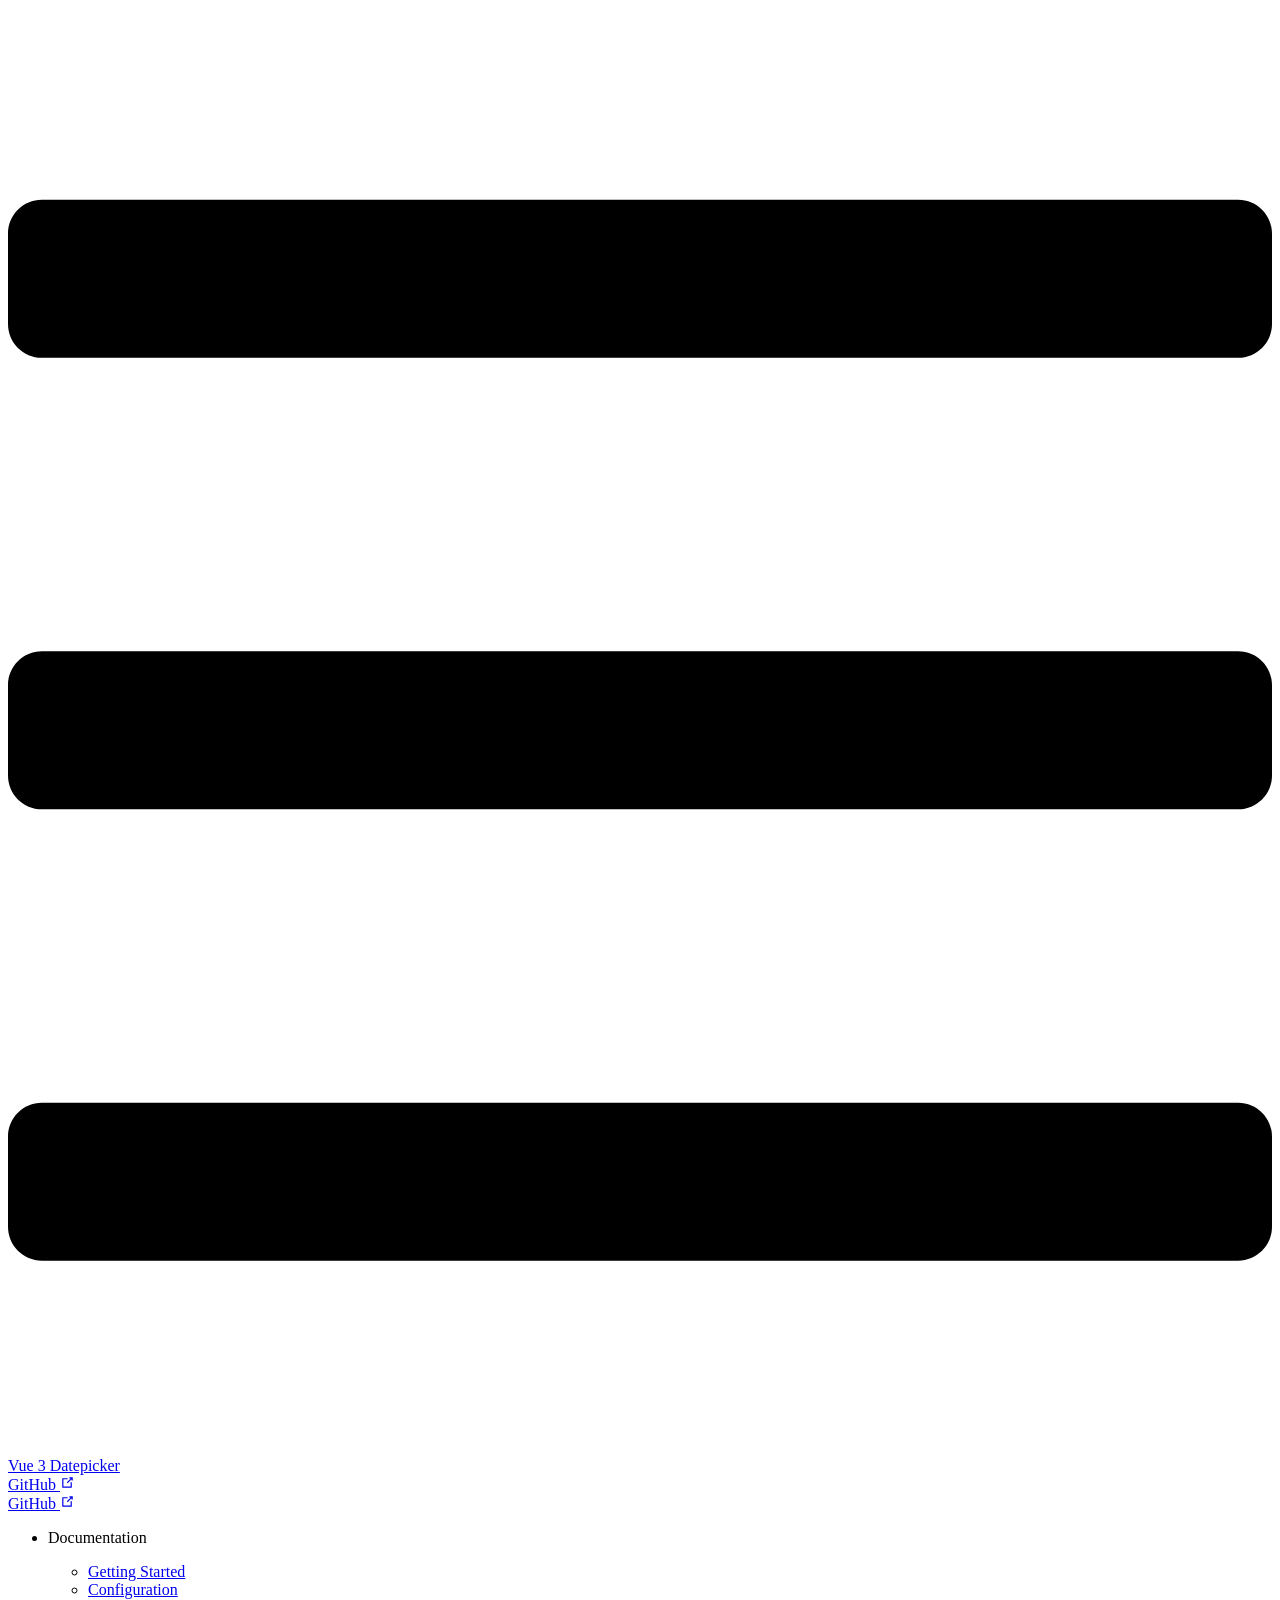
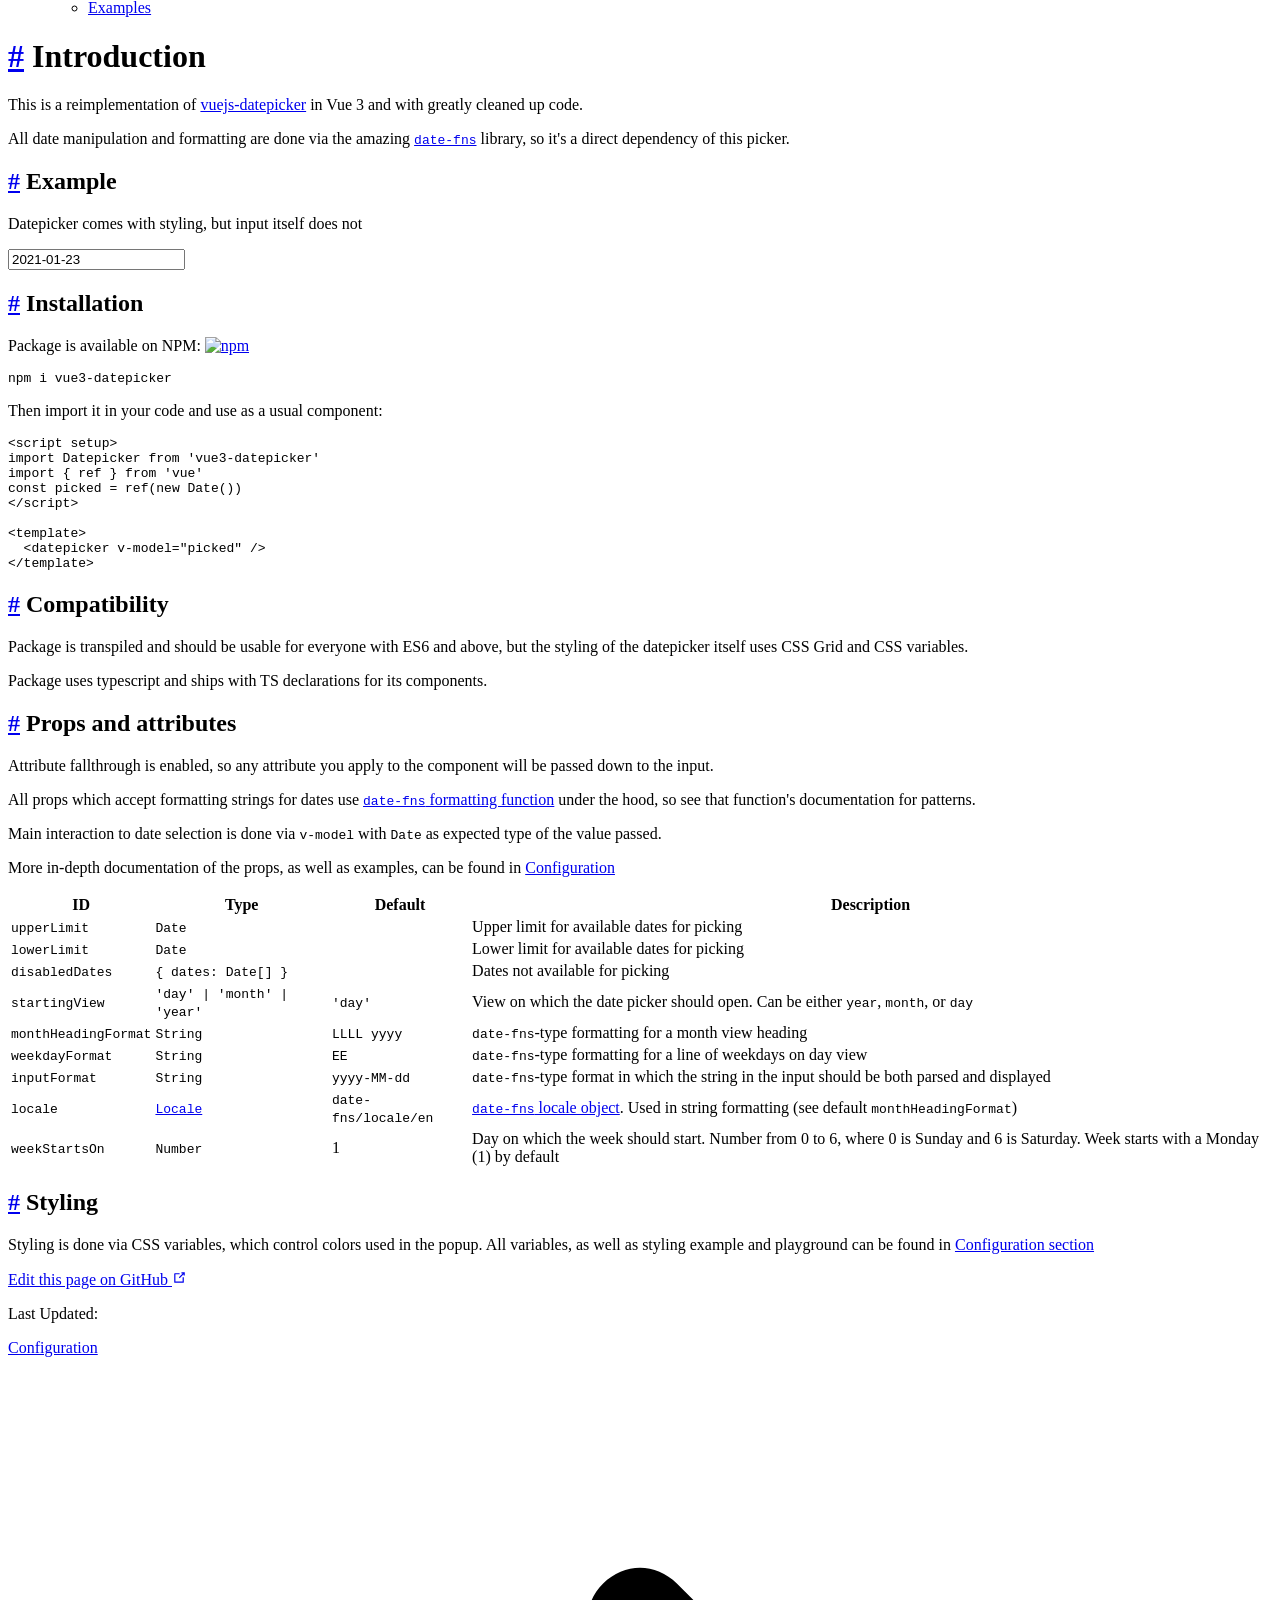
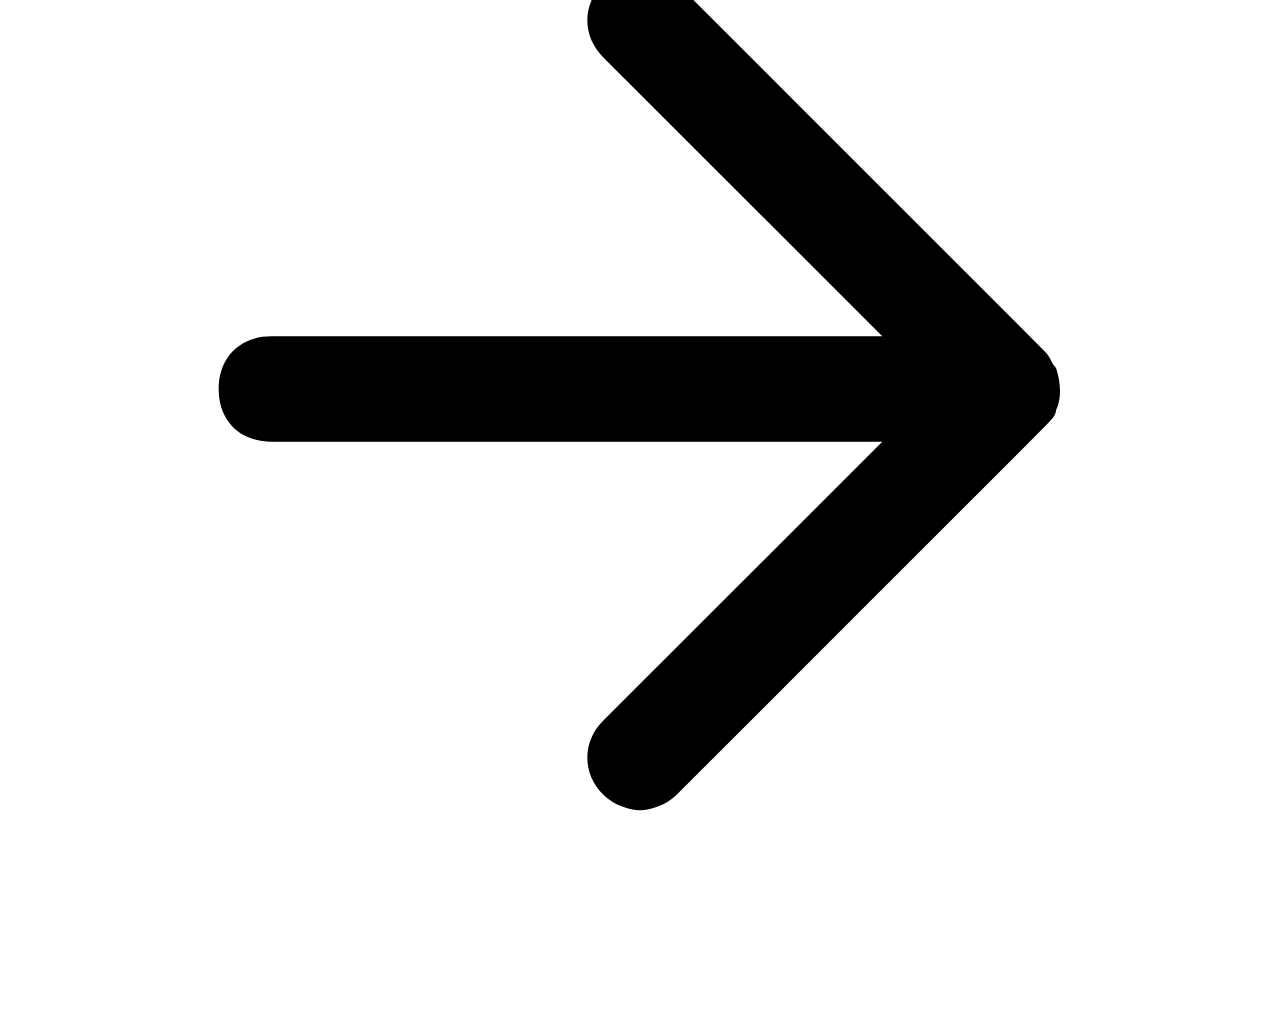
==== index.html @ 9c01e28c "Updated docs from d593a6585e9a029a3d6ae3921dd6ea7e52eb8b9a" ====
<!DOCTYPE html>
<html lang="en-US">
  <head>
    <meta charset="utf-8">
    <meta name="viewport" content="width=device-width,initial-scale=1">
    <title>
      Introduction | Vue 3 Datepicker
    </title>
    <meta name="description" content="Datepicker component suitable for Vue 3">
    <link rel="stylesheet" href="/vue3-datepicker/assets/style.fb895060.css">
    <link rel="modulepreload" href="/vue3-datepicker/assets/framework.cd64e59b.js">
    <link rel="modulepreload" href="/vue3-datepicker/assets/Datepicker.070c95ee.js">
    <link rel="modulepreload" href="/vue3-datepicker/assets/index.md.d286bc88.lean.js">
    <link rel="modulepreload" href="/vue3-datepicker/assets/app.a513bcc6.js">
    
    
  </head>
  <body>
    <div id="app"><!--[--><div class="theme"><header class="nav-bar" data-v-6e7c0b86><div class="sidebar-button" data-v-6e7c0b86><svg class="icon" xmlns="http://www.w3.org/2000/svg" aria-hidden="true" role="img" viewBox="0 0 448 512"><path fill="currentColor" d="M436 124H12c-6.627 0-12-5.373-12-12V80c0-6.627 5.373-12 12-12h424c6.627 0 12 5.373 12 12v32c0 6.627-5.373 12-12 12zm0 160H12c-6.627 0-12-5.373-12-12v-32c0-6.627 5.373-12 12-12h424c6.627 0 12 5.373 12 12v32c0 6.627-5.373 12-12 12zm0 160H12c-6.627 0-12-5.373-12-12v-32c0-6.627 5.373-12 12-12h424c6.627 0 12 5.373 12 12v32c0 6.627-5.373 12-12 12z" class></path></svg></div><a class="nav-bar-title" href="/vue3-datepicker/" aria-label="Vue 3 Datepicker, back to home" data-v-6e7c0b86 data-v-00c3af85><!----> Vue 3 Datepicker</a><div class="flex-grow" data-v-6e7c0b86></div><div class="nav" data-v-6e7c0b86><nav class="nav-links" data-v-6e7c0b86 data-v-f465d38e><!----><!----><div class="item" data-v-f465d38e><div class="nav-link" data-v-f465d38e data-v-98431d6e><a class="item isExternal" href="https://github.com/icehaunter/vue3-datepicker" target="_blank" rel="noopener noreferrer" data-v-98431d6e>GitHub <svg class="icon outbound" xmlns="http://www.w3.org/2000/svg" aria-hidden="true" x="0px" y="0px" viewbox="0 0 100 100" width="15" height="15" data-v-98431d6e><path fill="currentColor" d="M18.8,85.1h56l0,0c2.2,0,4-1.8,4-4v-32h-8v28h-48v-48h28v-8h-32l0,0c-2.2,0-4,1.8-4,4v56C14.8,83.3,16.6,85.1,18.8,85.1z"></path><polygon fill="currentColor" points="45.7,48.7 51.3,54.3 77.2,28.5 77.2,37.2 85.2,37.2 85.2,14.9 62.8,14.9 62.8,22.9 71.5,22.9"></polygon></svg></a></div></div></nav></div><!--[--><!--]--></header><aside class="sidebar" data-v-58e261f2><nav class="nav-links nav" data-v-58e261f2 data-v-f465d38e><!----><!----><div class="item" data-v-f465d38e><div class="nav-link" data-v-f465d38e data-v-98431d6e><a class="item isExternal" href="https://github.com/icehaunter/vue3-datepicker" target="_blank" rel="noopener noreferrer" data-v-98431d6e>GitHub <svg class="icon outbound" xmlns="http://www.w3.org/2000/svg" aria-hidden="true" x="0px" y="0px" viewbox="0 0 100 100" width="15" height="15" data-v-98431d6e><path fill="currentColor" d="M18.8,85.1h56l0,0c2.2,0,4-1.8,4-4v-32h-8v28h-48v-48h28v-8h-32l0,0c-2.2,0-4,1.8-4,4v56C14.8,83.3,16.6,85.1,18.8,85.1z"></path><polygon fill="currentColor" points="45.7,48.7 51.3,54.3 77.2,28.5 77.2,37.2 85.2,37.2 85.2,14.9 62.8,14.9 62.8,22.9 71.5,22.9"></polygon></svg></a></div></div></nav><!--[--><!--]--><ul class="sidebar-links" data-v-58e261f2><!--[--><li class="sidebar-link" data-v-58e261f2 data-v-58e261f2><p class="sidebar-link-item" data-v-58e261f2>Documentation</p><ul class="sidebar-links" data-v-58e261f2><li class="sidebar-link" data-v-58e261f2 data-v-58e261f2><a class="sidebar-link-item" href="/vue3-datepicker/" data-v-58e261f2>Getting Started</a><!----></li><li class="sidebar-link" data-v-58e261f2 data-v-58e261f2><a class="sidebar-link-item" href="/vue3-datepicker/config" data-v-58e261f2>Configuration</a><!----></li><li class="sidebar-link" data-v-58e261f2 data-v-58e261f2><a class="sidebar-link-item" href="/vue3-datepicker/examples" data-v-58e261f2>Examples</a><!----></li></ul></li><!--]--></ul><!--[--><!--]--></aside><!-- TODO: make this button accessible --><div class="sidebar-mask"></div><main class="page" data-v-b109f666><div class="container" data-v-b109f666><!--[--><!--]--><div class="content" data-v-b109f666><div data-v-b109f666><h1 id="introduction"><a class="header-anchor" href="#introduction" aria-hidden="true">#</a> Introduction</h1><p>This is a reimplementation of <a href="https://github.com/icehaunter/vuejs-datepicker" target="_blank" rel="noopener noreferrer">vuejs-datepicker</a> in Vue 3 and with greatly cleaned up code.</p><p>All date manipulation and formatting are done via the amazing <a href="https://date-fns.org/" target="_blank" rel="noopener noreferrer"><code>date-fns</code></a> library, so it&#39;s a direct dependency of this picker.</p><h2 id="example"><a class="header-anchor" href="#example" aria-hidden="true">#</a> Example</h2><p>Datepicker comes with styling, but input itself does not</p><div class="v3dp__datepicker" data-v-b109f666><input type="text" readonly="readonly" value="2021-01-23" placeholder="" tabindex="0"><div class="v3dp__popout" style="--popout-column-definition:repeat(3, 1fr);display:none;" data-v-b109f666 data-v-096c12a5><div class="v3dp__heading" data-v-096c12a5><button class="v3dp__heading__button" data-v-096c12a5><!--[--><svg class="v3dp__heading__icon" xmlns="http://www.w3.org/2000/svg" viewBox="0 0 6 8" data-v-096c12a5><g fill="none" fill-rule="evenodd" data-v-096c12a5><path stroke="none" d="M-9 16V-8h24v24z" data-v-096c12a5></path><path stroke-linecap="round" stroke-linejoin="round" d="M5 0L1 4l4 4" data-v-096c12a5></path></g></svg><!--]--></button><span class="v3dp__heading__center" data-v-096c12a5><!--[-->2020 - 2029<!--]--></span><button class="v3dp__heading__button" data-v-096c12a5><!--[--><svg class="v3dp__heading__icon" xmlns="http://www.w3.org/2000/svg" viewBox="0 0 6 8" data-v-096c12a5><g fill="none" fill-rule="evenodd" data-v-096c12a5><path stroke="none" d="M15-8v24H-9V-8z" data-v-096c12a5></path><path stroke-linecap="round" stroke-linejoin="round" d="M1 8l4-4-4-4" data-v-096c12a5></path></g></svg><!--]--></button></div><div class="v3dp__body" data-v-096c12a5><!----><div class="v3dp__elements" data-v-096c12a5><!--[--><!--[--><button class="" data-v-096c12a5><span data-v-096c12a5>2020</span></button><button class="selected" data-v-096c12a5><span data-v-096c12a5>2021</span></button><button class="" data-v-096c12a5><span data-v-096c12a5>2022</span></button><button class="" data-v-096c12a5><span data-v-096c12a5>2023</span></button><button class="" data-v-096c12a5><span data-v-096c12a5>2024</span></button><button class="" data-v-096c12a5><span data-v-096c12a5>2025</span></button><button class="" data-v-096c12a5><span data-v-096c12a5>2026</span></button><button class="" data-v-096c12a5><span data-v-096c12a5>2027</span></button><button class="" data-v-096c12a5><span data-v-096c12a5>2028</span></button><button class="" data-v-096c12a5><span data-v-096c12a5>2029</span></button><!--]--><!--]--></div></div></div><div class="v3dp__popout" style="--popout-column-definition:repeat(3, 1fr);display:none;" headingformat="LLLL yyyy" data-v-b109f666 data-v-096c12a5><div class="v3dp__heading" data-v-096c12a5><button class="v3dp__heading__button" data-v-096c12a5><!--[--><svg class="v3dp__heading__icon" xmlns="http://www.w3.org/2000/svg" viewBox="0 0 6 8" data-v-096c12a5><g fill="none" fill-rule="evenodd" data-v-096c12a5><path stroke="none" d="M-9 16V-8h24v24z" data-v-096c12a5></path><path stroke-linecap="round" stroke-linejoin="round" d="M5 0L1 4l4 4" data-v-096c12a5></path></g></svg><!--]--></button><button class="v3dp__heading__center" data-v-096c12a5><!--[-->2021<!--]--></button><button class="v3dp__heading__button" data-v-096c12a5><!--[--><svg class="v3dp__heading__icon" xmlns="http://www.w3.org/2000/svg" viewBox="0 0 6 8" data-v-096c12a5><g fill="none" fill-rule="evenodd" data-v-096c12a5><path stroke="none" d="M15-8v24H-9V-8z" data-v-096c12a5></path><path stroke-linecap="round" stroke-linejoin="round" d="M1 8l4-4-4-4" data-v-096c12a5></path></g></svg><!--]--></button></div><div class="v3dp__body" data-v-096c12a5><!----><div class="v3dp__elements" data-v-096c12a5><!--[--><!--[--><button class="selected" data-v-096c12a5><span data-v-096c12a5>Jan</span></button><button class="" data-v-096c12a5><span data-v-096c12a5>Feb</span></button><button class="" data-v-096c12a5><span data-v-096c12a5>Mar</span></button><button class="" data-v-096c12a5><span data-v-096c12a5>Apr</span></button><button class="" data-v-096c12a5><span data-v-096c12a5>May</span></button><button class="" data-v-096c12a5><span data-v-096c12a5>Jun</span></button><button class="" data-v-096c12a5><span data-v-096c12a5>Jul</span></button><button class="" data-v-096c12a5><span data-v-096c12a5>Aug</span></button><button class="" data-v-096c12a5><span data-v-096c12a5>Sep</span></button><button class="" data-v-096c12a5><span data-v-096c12a5>Oct</span></button><button class="" data-v-096c12a5><span data-v-096c12a5>Nov</span></button><button class="" data-v-096c12a5><span data-v-096c12a5>Dec</span></button><!--]--><!--]--></div></div></div><div class="v3dp__popout" style="--popout-column-definition:repeat(7, 1fr);display:none;" data-v-b109f666 data-v-096c12a5><div class="v3dp__heading" data-v-096c12a5><button class="v3dp__heading__button" data-v-096c12a5><!--[--><svg class="v3dp__heading__icon" xmlns="http://www.w3.org/2000/svg" viewBox="0 0 6 8" data-v-096c12a5><g fill="none" fill-rule="evenodd" data-v-096c12a5><path stroke="none" d="M-9 16V-8h24v24z" data-v-096c12a5></path><path stroke-linecap="round" stroke-linejoin="round" d="M5 0L1 4l4 4" data-v-096c12a5></path></g></svg><!--]--></button><button class="v3dp__heading__center" data-v-096c12a5><!--[-->January 2021<!--]--></button><button class="v3dp__heading__button" data-v-096c12a5><!--[--><svg class="v3dp__heading__icon" xmlns="http://www.w3.org/2000/svg" viewBox="0 0 6 8" data-v-096c12a5><g fill="none" fill-rule="evenodd" data-v-096c12a5><path stroke="none" d="M15-8v24H-9V-8z" data-v-096c12a5></path><path stroke-linecap="round" stroke-linejoin="round" d="M1 8l4-4-4-4" data-v-096c12a5></path></g></svg><!--]--></button></div><div class="v3dp__body" data-v-096c12a5><!--[--><div class="v3dp__subheading" data-v-096c12a5><!--[--><!--[--><span data-v-096c12a5-s>Mon</span><span data-v-096c12a5-s>Tue</span><span data-v-096c12a5-s>Wed</span><span data-v-096c12a5-s>Thu</span><span data-v-096c12a5-s>Fri</span><span data-v-096c12a5-s>Sat</span><span data-v-096c12a5-s>Sun</span><!--]--><!--]--></div><hr class="v3dp__divider" data-v-096c12a5><!--]--><div class="v3dp__elements" data-v-096c12a5><!--[--><!--[--><button disabled class="" data-v-096c12a5><span data-v-096c12a5>28</span></button><button disabled class="" data-v-096c12a5><span data-v-096c12a5>29</span></button><button disabled class="" data-v-096c12a5><span data-v-096c12a5>30</span></button><button disabled class="" data-v-096c12a5><span data-v-096c12a5>31</span></button><button class="" data-v-096c12a5><span data-v-096c12a5>01</span></button><button class="" data-v-096c12a5><span data-v-096c12a5>02</span></button><button class="" data-v-096c12a5><span data-v-096c12a5>03</span></button><button class="" data-v-096c12a5><span data-v-096c12a5>04</span></button><button class="" data-v-096c12a5><span data-v-096c12a5>05</span></button><button class="" data-v-096c12a5><span data-v-096c12a5>06</span></button><button class="" data-v-096c12a5><span data-v-096c12a5>07</span></button><button class="" data-v-096c12a5><span data-v-096c12a5>08</span></button><button class="" data-v-096c12a5><span data-v-096c12a5>09</span></button><button class="" data-v-096c12a5><span data-v-096c12a5>10</span></button><button class="" data-v-096c12a5><span data-v-096c12a5>11</span></button><button class="" data-v-096c12a5><span data-v-096c12a5>12</span></button><button class="" data-v-096c12a5><span data-v-096c12a5>13</span></button><button class="" data-v-096c12a5><span data-v-096c12a5>14</span></button><button class="" data-v-096c12a5><span data-v-096c12a5>15</span></button><button class="" data-v-096c12a5><span data-v-096c12a5>16</span></button><button class="" data-v-096c12a5><span data-v-096c12a5>17</span></button><button class="" data-v-096c12a5><span data-v-096c12a5>18</span></button><button class="" data-v-096c12a5><span data-v-096c12a5>19</span></button><button class="" data-v-096c12a5><span data-v-096c12a5>20</span></button><button class="" data-v-096c12a5><span data-v-096c12a5>21</span></button><button class="" data-v-096c12a5><span data-v-096c12a5>22</span></button><button class="selected" data-v-096c12a5><span data-v-096c12a5>23</span></button><button class="" data-v-096c12a5><span data-v-096c12a5>24</span></button><button class="" data-v-096c12a5><span data-v-096c12a5>25</span></button><button class="" data-v-096c12a5><span data-v-096c12a5>26</span></button><button class="" data-v-096c12a5><span data-v-096c12a5>27</span></button><button class="" data-v-096c12a5><span data-v-096c12a5>28</span></button><button class="" data-v-096c12a5><span data-v-096c12a5>29</span></button><button class="" data-v-096c12a5><span data-v-096c12a5>30</span></button><button class="" data-v-096c12a5><span data-v-096c12a5>31</span></button><!--]--><!--]--></div></div></div></div><h2 id="installation"><a class="header-anchor" href="#installation" aria-hidden="true">#</a> Installation</h2><p>Package is available on NPM: <a href="https://www.npmjs.com/package/vue3-datepicker" target="_blank" rel="noopener noreferrer"><img src="https://img.shields.io/npm/v/vue3-datepicker" alt="npm"></a></p><div class="language-sh"><pre><code>npm i vue3-datepicker
</code></pre></div><p>Then import it in your code and use as a usual component:</p><div class="language-vue"><pre><code><span class="token tag"><span class="token tag"><span class="token punctuation">&lt;</span>script</span> <span class="token attr-name">setup</span><span class="token punctuation">&gt;</span></span><span class="token script"><span class="token language-javascript">
<span class="token keyword">import</span> Datepicker <span class="token keyword">from</span> <span class="token string">&#39;vue3-datepicker&#39;</span>
<span class="token keyword">import</span> <span class="token punctuation">{</span> ref <span class="token punctuation">}</span> <span class="token keyword">from</span> <span class="token string">&#39;vue&#39;</span>
<span class="token keyword">const</span> picked <span class="token operator">=</span> <span class="token function">ref</span><span class="token punctuation">(</span><span class="token keyword">new</span> <span class="token class-name">Date</span><span class="token punctuation">(</span><span class="token punctuation">)</span><span class="token punctuation">)</span>
</span></span><span class="token tag"><span class="token tag"><span class="token punctuation">&lt;/</span>script</span><span class="token punctuation">&gt;</span></span>

<span class="token tag"><span class="token tag"><span class="token punctuation">&lt;</span>template</span><span class="token punctuation">&gt;</span></span>
  <span class="token tag"><span class="token tag"><span class="token punctuation">&lt;</span>datepicker</span> <span class="token attr-name">v-model</span><span class="token attr-value"><span class="token punctuation attr-equals">=</span><span class="token punctuation">&quot;</span>picked<span class="token punctuation">&quot;</span></span> <span class="token punctuation">/&gt;</span></span>
<span class="token tag"><span class="token tag"><span class="token punctuation">&lt;/</span>template</span><span class="token punctuation">&gt;</span></span>
</code></pre></div><h2 id="compatibility"><a class="header-anchor" href="#compatibility" aria-hidden="true">#</a> Compatibility</h2><p>Package is transpiled and should be usable for everyone with ES6 and above, but the styling of the datepicker itself uses CSS Grid and CSS variables.</p><p>Package uses typescript and ships with TS declarations for its components.</p><h2 id="props-and-attributes"><a class="header-anchor" href="#props-and-attributes" aria-hidden="true">#</a> Props and attributes</h2><p>Attribute fallthrough is enabled, so any attribute you apply to the component will be passed down to the input.</p><p>All props which accept formatting strings for dates use <a href="https://date-fns.org/docs/format" target="_blank" rel="noopener noreferrer"><code>date-fns</code> formatting function</a> under the hood, so see that function&#39;s documentation for patterns.</p><p>Main interaction to date selection is done via <code>v-model</code> with <code>Date</code> as expected type of the value passed.</p><p>More in-depth documentation of the props, as well as examples, can be found in <a href="/config.html">Configuration</a></p><table><thead><tr><th>ID</th><th>Type</th><th>Default</th><th>Description</th></tr></thead><tbody><tr><td><code>upperLimit</code></td><td><code>Date</code></td><td></td><td>Upper limit for available dates for picking</td></tr><tr><td><code>lowerLimit</code></td><td><code>Date</code></td><td></td><td>Lower limit for available dates for picking</td></tr><tr><td><code>disabledDates</code></td><td><code>{ dates: Date[] }</code></td><td></td><td>Dates not available for picking</td></tr><tr><td><code>startingView</code></td><td><code>&#39;day&#39; | &#39;month&#39; | &#39;year&#39;</code></td><td><code>&#39;day&#39;</code></td><td>View on which the date picker should open. Can be either <code>year</code>, <code>month</code>, or <code>day</code></td></tr><tr><td><code>monthHeadingFormat</code></td><td><code>String</code></td><td><code>LLLL yyyy</code></td><td><code>date-fns</code>-type formatting for a month view heading</td></tr><tr><td><code>weekdayFormat</code></td><td><code>String</code></td><td><code>EE</code></td><td><code>date-fns</code>-type formatting for a line of weekdays on day view</td></tr><tr><td><code>inputFormat</code></td><td><code>String</code></td><td><code>yyyy-MM-dd</code></td><td><code>date-fns</code>-type format in which the string in the input should be both parsed and displayed</td></tr><tr><td><code>locale</code></td><td><a href="https://date-fns.org/v2.16.1/docs/I18n#usage" target="_blank" rel="noopener noreferrer"><code>Locale</code></a></td><td><code>date-fns/locale/en</code></td><td><a href="https://date-fns.org/v2.16.1/docs/I18n#usage" target="_blank" rel="noopener noreferrer"><code>date-fns</code> locale object</a>. Used in string formatting (see default <code>monthHeadingFormat</code>)</td></tr><tr><td><code>weekStartsOn</code></td><td><code>Number</code></td><td>1</td><td>Day on which the week should start. Number from 0 to 6, where 0 is Sunday and 6 is Saturday. Week starts with a Monday (1) by default</td></tr></tbody></table><h2 id="styling"><a class="header-anchor" href="#styling" aria-hidden="true">#</a> Styling</h2><p>Styling is done via CSS variables, which control colors used in the popup. All variables, as well as styling example and playground can be found in <a href="/config.html#styling-example-and-playground">Configuration section</a></p></div></div><footer class="page-footer" data-v-b109f666 data-v-5a019cc9><div class="edit" data-v-5a019cc9><div class="edit-link" data-v-5a019cc9 data-v-fb0131f2><a class="link" href="https://github.com/icehaunter/vue3-datepicker/edit/master/docs/index.md" target="_blank" rel="noopener noreferrer" data-v-fb0131f2>Edit this page on GitHub <svg class="icon outbound icon" xmlns="http://www.w3.org/2000/svg" aria-hidden="true" x="0px" y="0px" viewbox="0 0 100 100" width="15" height="15" data-v-fb0131f2><path fill="currentColor" d="M18.8,85.1h56l0,0c2.2,0,4-1.8,4-4v-32h-8v28h-48v-48h28v-8h-32l0,0c-2.2,0-4,1.8-4,4v56C14.8,83.3,16.6,85.1,18.8,85.1z"></path><polygon fill="currentColor" points="45.7,48.7 51.3,54.3 77.2,28.5 77.2,37.2 85.2,37.2 85.2,14.9 62.8,14.9 62.8,22.9 71.5,22.9"></polygon></svg></a></div></div><div class="updated" data-v-5a019cc9><p class="last-updated" data-v-5a019cc9 data-v-52854a16><span class="prefix" data-v-52854a16>Last Updated:</span><span class="datetime" data-v-52854a16></span></p></div></footer><div class="next-and-prev-link" data-v-b109f666 data-v-6683615c><div class="container" data-v-6683615c><div class="prev" data-v-6683615c><!----></div><div class="next" data-v-6683615c><a class="link" href="/vue3-datepicker/config" data-v-6683615c><span class="text" data-v-6683615c>Configuration</span><svg xmlns="http://www.w3.org/2000/svg" viewbox="0 0 24 24" class="icon icon-next" data-v-6683615c><path d="M19.9,12.4c0.1-0.2,0.1-0.5,0-0.8c-0.1-0.1-0.1-0.2-0.2-0.3l-7-7c-0.4-0.4-1-0.4-1.4,0s-0.4,1,0,1.4l5.3,5.3H5c-0.6,0-1,0.4-1,1s0.4,1,1,1h11.6l-5.3,5.3c-0.4,0.4-0.4,1,0,1.4c0.2,0.2,0.5,0.3,0.7,0.3s0.5-0.1,0.7-0.3l7-7C19.8,12.6,19.9,12.5,19.9,12.4z"></path></svg></a></div></div></div><!--[--><!--]--></div></main></div><!----><!--]--></div>
    <script>__VP_HASH_MAP__ = JSON.parse("{\"config.md\":\"9d91b62d\",\"examples.md\":\"ee0d5650\",\"index.md\":\"d286bc88\"}")</script>
    <script type="module" async src="/vue3-datepicker/assets/app.a513bcc6.js"></script>
  </body>
</html>
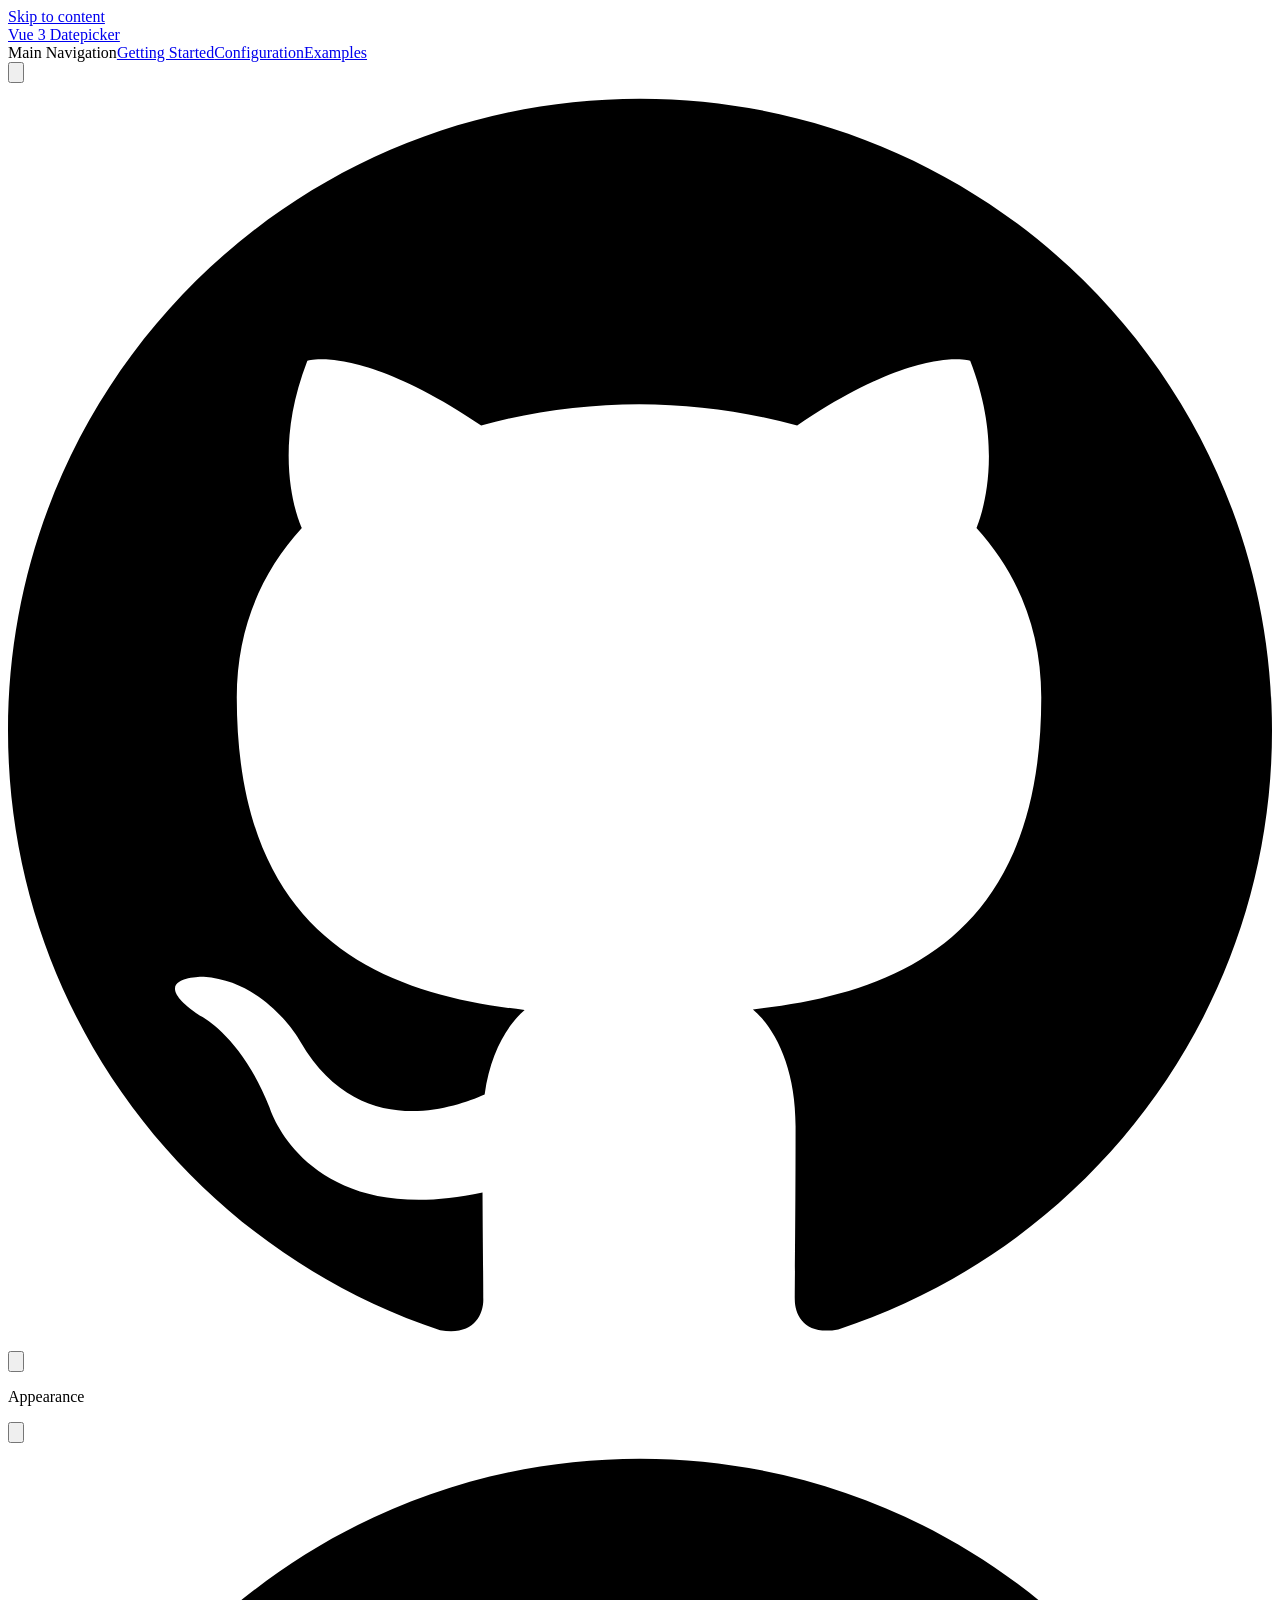
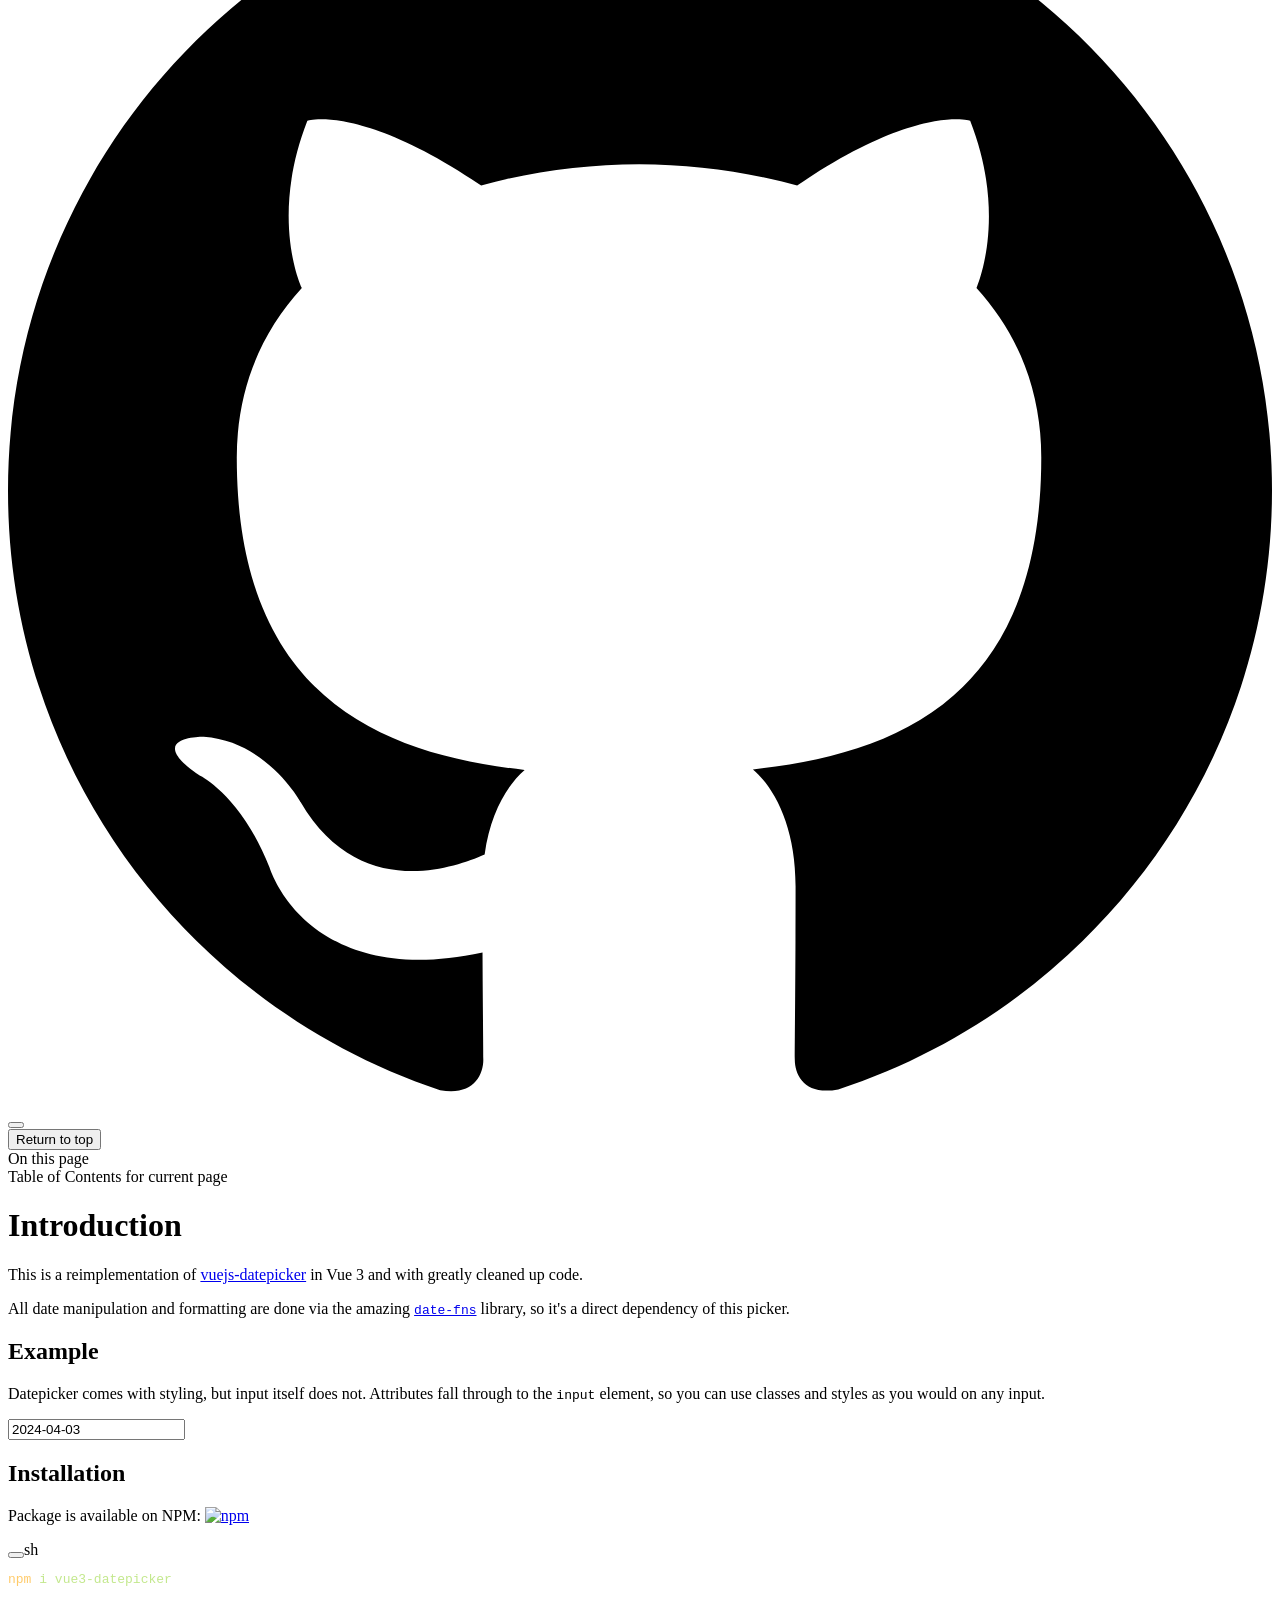
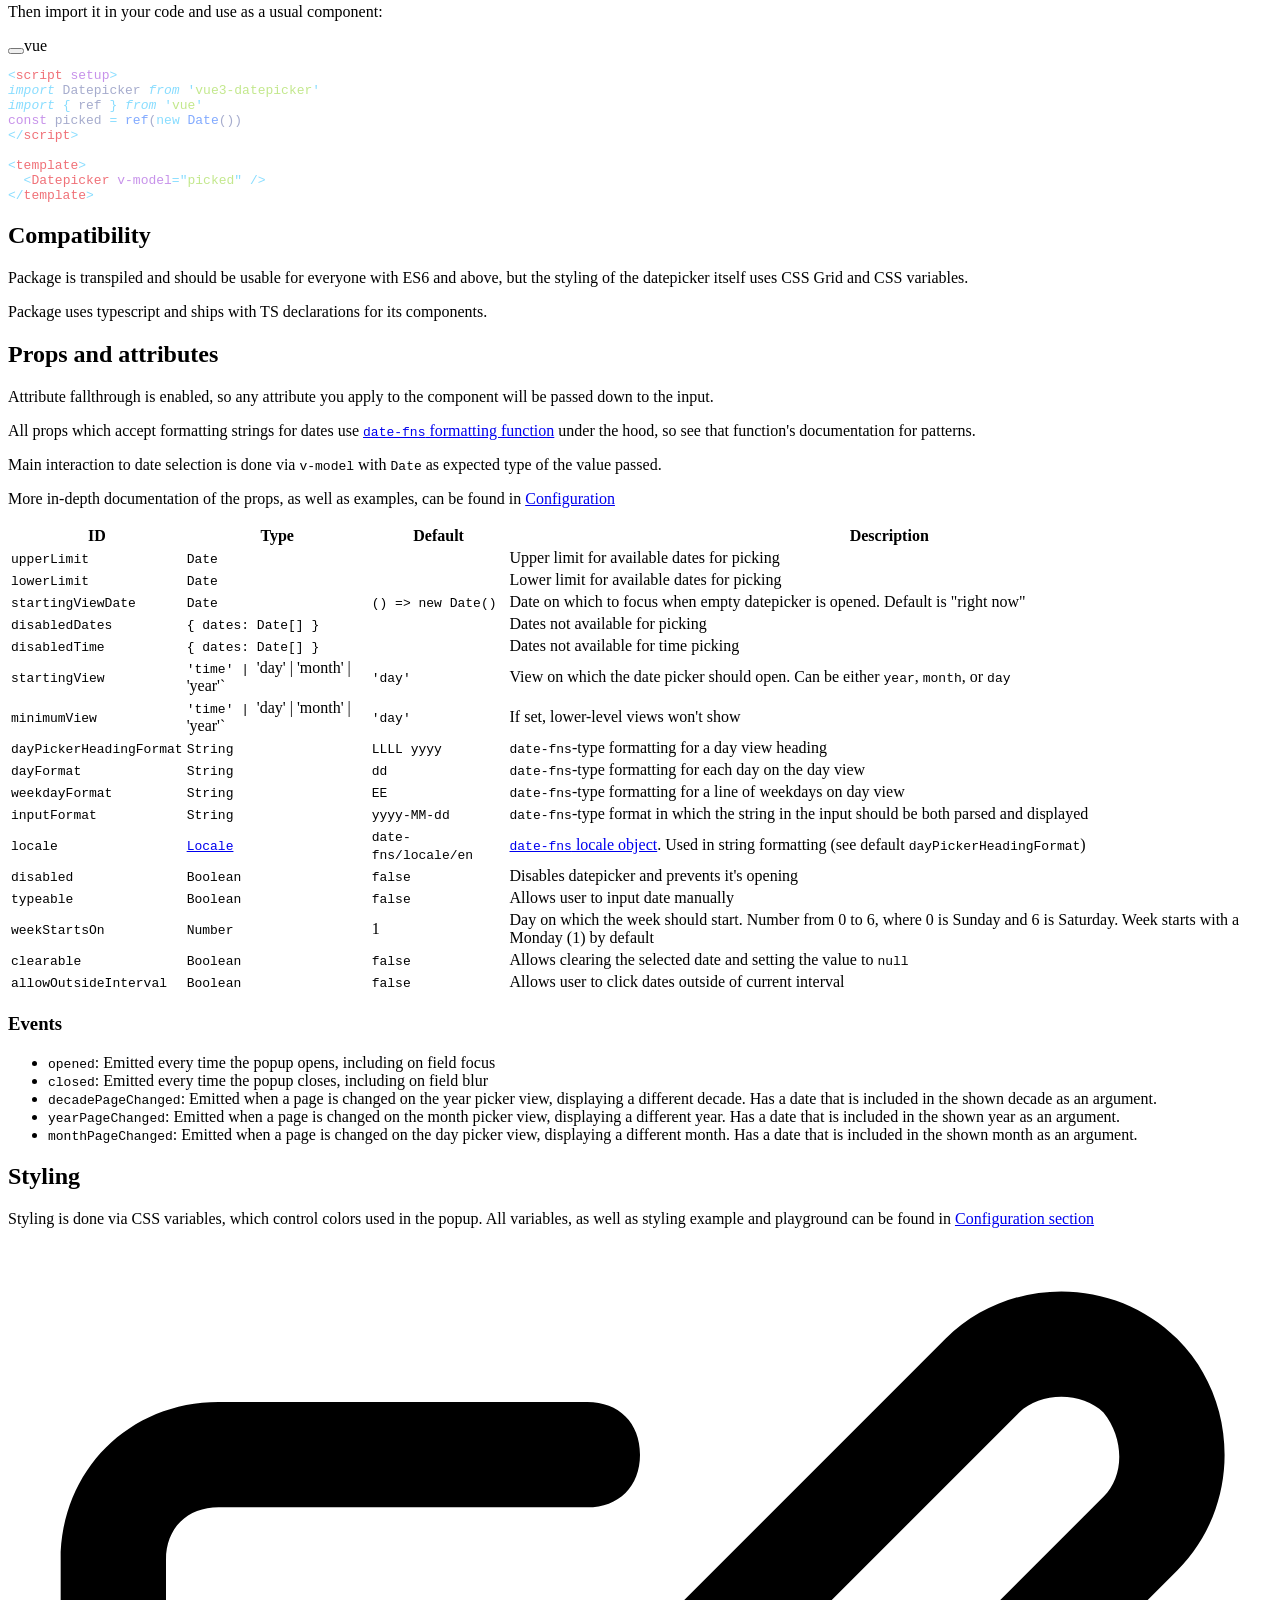
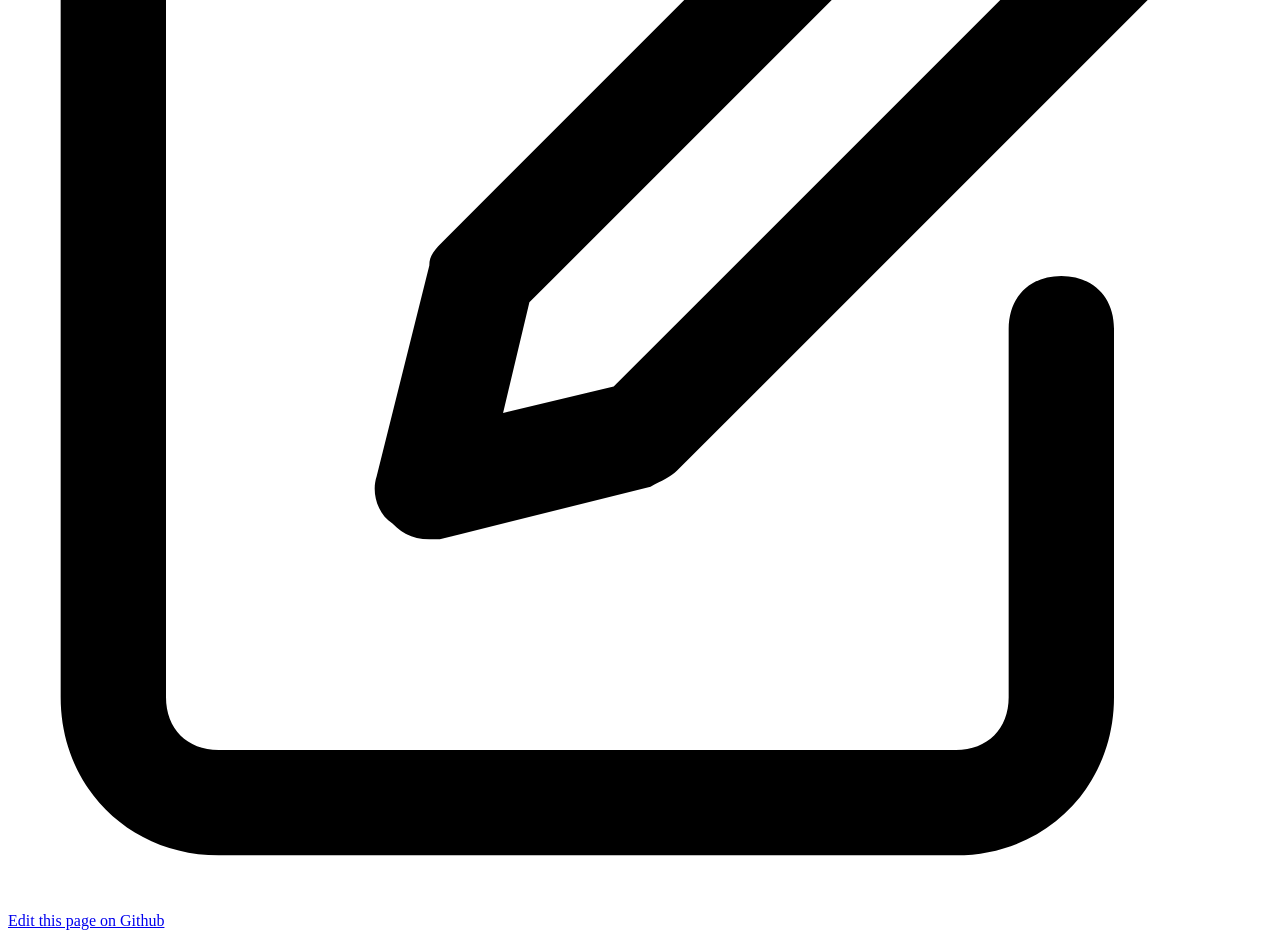
==== commit a51e0a20: "Updated docs from a086dd68d245c76f7558f2a574e5c9be20336a60" ====
--- a/index.html
+++ b/index.html
@@ -1,33 +1,31 @@
 <!DOCTYPE html>
-<html lang="en-US">
+<html lang="en-US" dir="ltr">
   <head>
     <meta charset="utf-8">
     <meta name="viewport" content="width=device-width,initial-scale=1">
-    <title>
-      Introduction | Vue 3 Datepicker
-    </title>
+    <title>Introduction | Vue 3 Datepicker</title>
     <meta name="description" content="Datepicker component suitable for Vue 3">
-    <link rel="stylesheet" href="/vue3-datepicker/assets/style.fb895060.css">
-    <link rel="modulepreload" href="/vue3-datepicker/assets/framework.cd64e59b.js">
-    <link rel="modulepreload" href="/vue3-datepicker/assets/Datepicker.070c95ee.js">
-    <link rel="modulepreload" href="/vue3-datepicker/assets/index.md.d286bc88.lean.js">
-    <link rel="modulepreload" href="/vue3-datepicker/assets/app.a513bcc6.js">
-    
-    
+    <link rel="preload stylesheet" href="/vue3-datepicker/assets/style.cf97df19.css" as="style">
+    <script type="module" src="/vue3-datepicker/assets/app.67e0d38b.js"></script>
+    <link rel="preload" href="/vue3-datepicker/assets/inter-roman-latin.2ed14f66.woff2" as="font" type="font/woff2" crossorigin="">
+  <link rel="modulepreload" href="/vue3-datepicker/assets/chunks/framework.a1822666.js">
+  <link rel="modulepreload" href="/vue3-datepicker/assets/chunks/theme.cf6f1c8f.js">
+  <link rel="modulepreload" href="/vue3-datepicker/assets/chunks/Datepicker.16746ac2.js">
+  <link rel="modulepreload" href="/vue3-datepicker/assets/index.md.b87f8c20.lean.js">
+  <script id="check-dark-light">(()=>{const e=localStorage.getItem("vitepress-theme-appearance")||"",a=window.matchMedia("(prefers-color-scheme: dark)").matches;(!e||e==="auto"?a:e==="dark")&&document.documentElement.classList.add("dark")})();</script>
   </head>
   <body>
-    <div id="app"><!--[--><div class="theme"><header class="nav-bar" data-v-6e7c0b86><div class="sidebar-button" data-v-6e7c0b86><svg class="icon" xmlns="http://www.w3.org/2000/svg" aria-hidden="true" role="img" viewBox="0 0 448 512"><path fill="currentColor" d="M436 124H12c-6.627 0-12-5.373-12-12V80c0-6.627 5.373-12 12-12h424c6.627 0 12 5.373 12 12v32c0 6.627-5.373 12-12 12zm0 160H12c-6.627 0-12-5.373-12-12v-32c0-6.627 5.373-12 12-12h424c6.627 0 12 5.373 12 12v32c0 6.627-5.373 12-12 12zm0 160H12c-6.627 0-12-5.373-12-12v-32c0-6.627 5.373-12 12-12h424c6.627 0 12 5.373 12 12v32c0 6.627-5.373 12-12 12z" class></path></svg></div><a class="nav-bar-title" href="/vue3-datepicker/" aria-label="Vue 3 Datepicker, back to home" data-v-6e7c0b86 data-v-00c3af85><!----> Vue 3 Datepicker</a><div class="flex-grow" data-v-6e7c0b86></div><div class="nav" data-v-6e7c0b86><nav class="nav-links" data-v-6e7c0b86 data-v-f465d38e><!----><!----><div class="item" data-v-f465d38e><div class="nav-link" data-v-f465d38e data-v-98431d6e><a class="item isExternal" href="https://github.com/icehaunter/vue3-datepicker" target="_blank" rel="noopener noreferrer" data-v-98431d6e>GitHub <svg class="icon outbound" xmlns="http://www.w3.org/2000/svg" aria-hidden="true" x="0px" y="0px" viewbox="0 0 100 100" width="15" height="15" data-v-98431d6e><path fill="currentColor" d="M18.8,85.1h56l0,0c2.2,0,4-1.8,4-4v-32h-8v28h-48v-48h28v-8h-32l0,0c-2.2,0-4,1.8-4,4v56C14.8,83.3,16.6,85.1,18.8,85.1z"></path><polygon fill="currentColor" points="45.7,48.7 51.3,54.3 77.2,28.5 77.2,37.2 85.2,37.2 85.2,14.9 62.8,14.9 62.8,22.9 71.5,22.9"></polygon></svg></a></div></div></nav></div><!--[--><!--]--></header><aside class="sidebar" data-v-58e261f2><nav class="nav-links nav" data-v-58e261f2 data-v-f465d38e><!----><!----><div class="item" data-v-f465d38e><div class="nav-link" data-v-f465d38e data-v-98431d6e><a class="item isExternal" href="https://github.com/icehaunter/vue3-datepicker" target="_blank" rel="noopener noreferrer" data-v-98431d6e>GitHub <svg class="icon outbound" xmlns="http://www.w3.org/2000/svg" aria-hidden="true" x="0px" y="0px" viewbox="0 0 100 100" width="15" height="15" data-v-98431d6e><path fill="currentColor" d="M18.8,85.1h56l0,0c2.2,0,4-1.8,4-4v-32h-8v28h-48v-48h28v-8h-32l0,0c-2.2,0-4,1.8-4,4v56C14.8,83.3,16.6,85.1,18.8,85.1z"></path><polygon fill="currentColor" points="45.7,48.7 51.3,54.3 77.2,28.5 77.2,37.2 85.2,37.2 85.2,14.9 62.8,14.9 62.8,22.9 71.5,22.9"></polygon></svg></a></div></div></nav><!--[--><!--]--><ul class="sidebar-links" data-v-58e261f2><!--[--><li class="sidebar-link" data-v-58e261f2 data-v-58e261f2><p class="sidebar-link-item" data-v-58e261f2>Documentation</p><ul class="sidebar-links" data-v-58e261f2><li class="sidebar-link" data-v-58e261f2 data-v-58e261f2><a class="sidebar-link-item" href="/vue3-datepicker/" data-v-58e261f2>Getting Started</a><!----></li><li class="sidebar-link" data-v-58e261f2 data-v-58e261f2><a class="sidebar-link-item" href="/vue3-datepicker/config" data-v-58e261f2>Configuration</a><!----></li><li class="sidebar-link" data-v-58e261f2 data-v-58e261f2><a class="sidebar-link-item" href="/vue3-datepicker/examples" data-v-58e261f2>Examples</a><!----></li></ul></li><!--]--></ul><!--[--><!--]--></aside><!-- TODO: make this button accessible --><div class="sidebar-mask"></div><main class="page" data-v-b109f666><div class="container" data-v-b109f666><!--[--><!--]--><div class="content" data-v-b109f666><div data-v-b109f666><h1 id="introduction"><a class="header-anchor" href="#introduction" aria-hidden="true">#</a> Introduction</h1><p>This is a reimplementation of <a href="https://github.com/icehaunter/vuejs-datepicker" target="_blank" rel="noopener noreferrer">vuejs-datepicker</a> in Vue 3 and with greatly cleaned up code.</p><p>All date manipulation and formatting are done via the amazing <a href="https://date-fns.org/" target="_blank" rel="noopener noreferrer"><code>date-fns</code></a> library, so it&#39;s a direct dependency of this picker.</p><h2 id="example"><a class="header-anchor" href="#example" aria-hidden="true">#</a> Example</h2><p>Datepicker comes with styling, but input itself does not</p><div class="v3dp__datepicker" data-v-b109f666><input type="text" readonly="readonly" value="2021-01-23" placeholder="" tabindex="0"><div class="v3dp__popout" style="--popout-column-definition:repeat(3, 1fr);display:none;" data-v-b109f666 data-v-096c12a5><div class="v3dp__heading" data-v-096c12a5><button class="v3dp__heading__button" data-v-096c12a5><!--[--><svg class="v3dp__heading__icon" xmlns="http://www.w3.org/2000/svg" viewBox="0 0 6 8" data-v-096c12a5><g fill="none" fill-rule="evenodd" data-v-096c12a5><path stroke="none" d="M-9 16V-8h24v24z" data-v-096c12a5></path><path stroke-linecap="round" stroke-linejoin="round" d="M5 0L1 4l4 4" data-v-096c12a5></path></g></svg><!--]--></button><span class="v3dp__heading__center" data-v-096c12a5><!--[-->2020 - 2029<!--]--></span><button class="v3dp__heading__button" data-v-096c12a5><!--[--><svg class="v3dp__heading__icon" xmlns="http://www.w3.org/2000/svg" viewBox="0 0 6 8" data-v-096c12a5><g fill="none" fill-rule="evenodd" data-v-096c12a5><path stroke="none" d="M15-8v24H-9V-8z" data-v-096c12a5></path><path stroke-linecap="round" stroke-linejoin="round" d="M1 8l4-4-4-4" data-v-096c12a5></path></g></svg><!--]--></button></div><div class="v3dp__body" data-v-096c12a5><!----><div class="v3dp__elements" data-v-096c12a5><!--[--><!--[--><button class="" data-v-096c12a5><span data-v-096c12a5>2020</span></button><button class="selected" data-v-096c12a5><span data-v-096c12a5>2021</span></button><button class="" data-v-096c12a5><span data-v-096c12a5>2022</span></button><button class="" data-v-096c12a5><span data-v-096c12a5>2023</span></button><button class="" data-v-096c12a5><span data-v-096c12a5>2024</span></button><button class="" data-v-096c12a5><span data-v-096c12a5>2025</span></button><button class="" data-v-096c12a5><span data-v-096c12a5>2026</span></button><button class="" data-v-096c12a5><span data-v-096c12a5>2027</span></button><button class="" data-v-096c12a5><span data-v-096c12a5>2028</span></button><button class="" data-v-096c12a5><span data-v-096c12a5>2029</span></button><!--]--><!--]--></div></div></div><div class="v3dp__popout" style="--popout-column-definition:repeat(3, 1fr);display:none;" headingformat="LLLL yyyy" data-v-b109f666 data-v-096c12a5><div class="v3dp__heading" data-v-096c12a5><button class="v3dp__heading__button" data-v-096c12a5><!--[--><svg class="v3dp__heading__icon" xmlns="http://www.w3.org/2000/svg" viewBox="0 0 6 8" data-v-096c12a5><g fill="none" fill-rule="evenodd" data-v-096c12a5><path stroke="none" d="M-9 16V-8h24v24z" data-v-096c12a5></path><path stroke-linecap="round" stroke-linejoin="round" d="M5 0L1 4l4 4" data-v-096c12a5></path></g></svg><!--]--></button><button class="v3dp__heading__center" data-v-096c12a5><!--[-->2021<!--]--></button><button class="v3dp__heading__button" data-v-096c12a5><!--[--><svg class="v3dp__heading__icon" xmlns="http://www.w3.org/2000/svg" viewBox="0 0 6 8" data-v-096c12a5><g fill="none" fill-rule="evenodd" data-v-096c12a5><path stroke="none" d="M15-8v24H-9V-8z" data-v-096c12a5></path><path stroke-linecap="round" stroke-linejoin="round" d="M1 8l4-4-4-4" data-v-096c12a5></path></g></svg><!--]--></button></div><div class="v3dp__body" data-v-096c12a5><!----><div class="v3dp__elements" data-v-096c12a5><!--[--><!--[--><button class="selected" data-v-096c12a5><span data-v-096c12a5>Jan</span></button><button class="" data-v-096c12a5><span data-v-096c12a5>Feb</span></button><button class="" data-v-096c12a5><span data-v-096c12a5>Mar</span></button><button class="" data-v-096c12a5><span data-v-096c12a5>Apr</span></button><button class="" data-v-096c12a5><span data-v-096c12a5>May</span></button><button class="" data-v-096c12a5><span data-v-096c12a5>Jun</span></button><button class="" data-v-096c12a5><span data-v-096c12a5>Jul</span></button><button class="" data-v-096c12a5><span data-v-096c12a5>Aug</span></button><button class="" data-v-096c12a5><span data-v-096c12a5>Sep</span></button><button class="" data-v-096c12a5><span data-v-096c12a5>Oct</span></button><button class="" data-v-096c12a5><span data-v-096c12a5>Nov</span></button><button class="" data-v-096c12a5><span data-v-096c12a5>Dec</span></button><!--]--><!--]--></div></div></div><div class="v3dp__popout" style="--popout-column-definition:repeat(7, 1fr);display:none;" data-v-b109f666 data-v-096c12a5><div class="v3dp__heading" data-v-096c12a5><button class="v3dp__heading__button" data-v-096c12a5><!--[--><svg class="v3dp__heading__icon" xmlns="http://www.w3.org/2000/svg" viewBox="0 0 6 8" data-v-096c12a5><g fill="none" fill-rule="evenodd" data-v-096c12a5><path stroke="none" d="M-9 16V-8h24v24z" data-v-096c12a5></path><path stroke-linecap="round" stroke-linejoin="round" d="M5 0L1 4l4 4" data-v-096c12a5></path></g></svg><!--]--></button><button class="v3dp__heading__center" data-v-096c12a5><!--[-->January 2021<!--]--></button><button class="v3dp__heading__button" data-v-096c12a5><!--[--><svg class="v3dp__heading__icon" xmlns="http://www.w3.org/2000/svg" viewBox="0 0 6 8" data-v-096c12a5><g fill="none" fill-rule="evenodd" data-v-096c12a5><path stroke="none" d="M15-8v24H-9V-8z" data-v-096c12a5></path><path stroke-linecap="round" stroke-linejoin="round" d="M1 8l4-4-4-4" data-v-096c12a5></path></g></svg><!--]--></button></div><div class="v3dp__body" data-v-096c12a5><!--[--><div class="v3dp__subheading" data-v-096c12a5><!--[--><!--[--><span data-v-096c12a5-s>Mon</span><span data-v-096c12a5-s>Tue</span><span data-v-096c12a5-s>Wed</span><span data-v-096c12a5-s>Thu</span><span data-v-096c12a5-s>Fri</span><span data-v-096c12a5-s>Sat</span><span data-v-096c12a5-s>Sun</span><!--]--><!--]--></div><hr class="v3dp__divider" data-v-096c12a5><!--]--><div class="v3dp__elements" data-v-096c12a5><!--[--><!--[--><button disabled class="" data-v-096c12a5><span data-v-096c12a5>28</span></button><button disabled class="" data-v-096c12a5><span data-v-096c12a5>29</span></button><button disabled class="" data-v-096c12a5><span data-v-096c12a5>30</span></button><button disabled class="" data-v-096c12a5><span data-v-096c12a5>31</span></button><button class="" data-v-096c12a5><span data-v-096c12a5>01</span></button><button class="" data-v-096c12a5><span data-v-096c12a5>02</span></button><button class="" data-v-096c12a5><span data-v-096c12a5>03</span></button><button class="" data-v-096c12a5><span data-v-096c12a5>04</span></button><button class="" data-v-096c12a5><span data-v-096c12a5>05</span></button><button class="" data-v-096c12a5><span data-v-096c12a5>06</span></button><button class="" data-v-096c12a5><span data-v-096c12a5>07</span></button><button class="" data-v-096c12a5><span data-v-096c12a5>08</span></button><button class="" data-v-096c12a5><span data-v-096c12a5>09</span></button><button class="" data-v-096c12a5><span data-v-096c12a5>10</span></button><button class="" data-v-096c12a5><span data-v-096c12a5>11</span></button><button class="" data-v-096c12a5><span data-v-096c12a5>12</span></button><button class="" data-v-096c12a5><span data-v-096c12a5>13</span></button><button class="" data-v-096c12a5><span data-v-096c12a5>14</span></button><button class="" data-v-096c12a5><span data-v-096c12a5>15</span></button><button class="" data-v-096c12a5><span data-v-096c12a5>16</span></button><button class="" data-v-096c12a5><span data-v-096c12a5>17</span></button><button class="" data-v-096c12a5><span data-v-096c12a5>18</span></button><button class="" data-v-096c12a5><span data-v-096c12a5>19</span></button><button class="" data-v-096c12a5><span data-v-096c12a5>20</span></button><button class="" data-v-096c12a5><span data-v-096c12a5>21</span></button><button class="" data-v-096c12a5><span data-v-096c12a5>22</span></button><button class="selected" data-v-096c12a5><span data-v-096c12a5>23</span></button><button class="" data-v-096c12a5><span data-v-096c12a5>24</span></button><button class="" data-v-096c12a5><span data-v-096c12a5>25</span></button><button class="" data-v-096c12a5><span data-v-096c12a5>26</span></button><button class="" data-v-096c12a5><span data-v-096c12a5>27</span></button><button class="" data-v-096c12a5><span data-v-096c12a5>28</span></button><button class="" data-v-096c12a5><span data-v-096c12a5>29</span></button><button class="" data-v-096c12a5><span data-v-096c12a5>30</span></button><button class="" data-v-096c12a5><span data-v-096c12a5>31</span></button><!--]--><!--]--></div></div></div></div><h2 id="installation"><a class="header-anchor" href="#installation" aria-hidden="true">#</a> Installation</h2><p>Package is available on NPM: <a href="https://www.npmjs.com/package/vue3-datepicker" target="_blank" rel="noopener noreferrer"><img src="https://img.shields.io/npm/v/vue3-datepicker" alt="npm"></a></p><div class="language-sh"><pre><code>npm i vue3-datepicker
-</code></pre></div><p>Then import it in your code and use as a usual component:</p><div class="language-vue"><pre><code><span class="token tag"><span class="token tag"><span class="token punctuation">&lt;</span>script</span> <span class="token attr-name">setup</span><span class="token punctuation">&gt;</span></span><span class="token script"><span class="token language-javascript">
-<span class="token keyword">import</span> Datepicker <span class="token keyword">from</span> <span class="token string">&#39;vue3-datepicker&#39;</span>
-<span class="token keyword">import</span> <span class="token punctuation">{</span> ref <span class="token punctuation">}</span> <span class="token keyword">from</span> <span class="token string">&#39;vue&#39;</span>
-<span class="token keyword">const</span> picked <span class="token operator">=</span> <span class="token function">ref</span><span class="token punctuation">(</span><span class="token keyword">new</span> <span class="token class-name">Date</span><span class="token punctuation">(</span><span class="token punctuation">)</span><span class="token punctuation">)</span>
-</span></span><span class="token tag"><span class="token tag"><span class="token punctuation">&lt;/</span>script</span><span class="token punctuation">&gt;</span></span>
-
-<span class="token tag"><span class="token tag"><span class="token punctuation">&lt;</span>template</span><span class="token punctuation">&gt;</span></span>
-  <span class="token tag"><span class="token tag"><span class="token punctuation">&lt;</span>datepicker</span> <span class="token attr-name">v-model</span><span class="token attr-value"><span class="token punctuation attr-equals">=</span><span class="token punctuation">&quot;</span>picked<span class="token punctuation">&quot;</span></span> <span class="token punctuation">/&gt;</span></span>
-<span class="token tag"><span class="token tag"><span class="token punctuation">&lt;/</span>template</span><span class="token punctuation">&gt;</span></span>
-</code></pre></div><h2 id="compatibility"><a class="header-anchor" href="#compatibility" aria-hidden="true">#</a> Compatibility</h2><p>Package is transpiled and should be usable for everyone with ES6 and above, but the styling of the datepicker itself uses CSS Grid and CSS variables.</p><p>Package uses typescript and ships with TS declarations for its components.</p><h2 id="props-and-attributes"><a class="header-anchor" href="#props-and-attributes" aria-hidden="true">#</a> Props and attributes</h2><p>Attribute fallthrough is enabled, so any attribute you apply to the component will be passed down to the input.</p><p>All props which accept formatting strings for dates use <a href="https://date-fns.org/docs/format" target="_blank" rel="noopener noreferrer"><code>date-fns</code> formatting function</a> under the hood, so see that function&#39;s documentation for patterns.</p><p>Main interaction to date selection is done via <code>v-model</code> with <code>Date</code> as expected type of the value passed.</p><p>More in-depth documentation of the props, as well as examples, can be found in <a href="/config.html">Configuration</a></p><table><thead><tr><th>ID</th><th>Type</th><th>Default</th><th>Description</th></tr></thead><tbody><tr><td><code>upperLimit</code></td><td><code>Date</code></td><td></td><td>Upper limit for available dates for picking</td></tr><tr><td><code>lowerLimit</code></td><td><code>Date</code></td><td></td><td>Lower limit for available dates for picking</td></tr><tr><td><code>disabledDates</code></td><td><code>{ dates: Date[] }</code></td><td></td><td>Dates not available for picking</td></tr><tr><td><code>startingView</code></td><td><code>&#39;day&#39; | &#39;month&#39; | &#39;year&#39;</code></td><td><code>&#39;day&#39;</code></td><td>View on which the date picker should open. Can be either <code>year</code>, <code>month</code>, or <code>day</code></td></tr><tr><td><code>monthHeadingFormat</code></td><td><code>String</code></td><td><code>LLLL yyyy</code></td><td><code>date-fns</code>-type formatting for a month view heading</td></tr><tr><td><code>weekdayFormat</code></td><td><code>String</code></td><td><code>EE</code></td><td><code>date-fns</code>-type formatting for a line of weekdays on day view</td></tr><tr><td><code>inputFormat</code></td><td><code>String</code></td><td><code>yyyy-MM-dd</code></td><td><code>date-fns</code>-type format in which the string in the input should be both parsed and displayed</td></tr><tr><td><code>locale</code></td><td><a href="https://date-fns.org/v2.16.1/docs/I18n#usage" target="_blank" rel="noopener noreferrer"><code>Locale</code></a></td><td><code>date-fns/locale/en</code></td><td><a href="https://date-fns.org/v2.16.1/docs/I18n#usage" target="_blank" rel="noopener noreferrer"><code>date-fns</code> locale object</a>. Used in string formatting (see default <code>monthHeadingFormat</code>)</td></tr><tr><td><code>weekStartsOn</code></td><td><code>Number</code></td><td>1</td><td>Day on which the week should start. Number from 0 to 6, where 0 is Sunday and 6 is Saturday. Week starts with a Monday (1) by default</td></tr></tbody></table><h2 id="styling"><a class="header-anchor" href="#styling" aria-hidden="true">#</a> Styling</h2><p>Styling is done via CSS variables, which control colors used in the popup. All variables, as well as styling example and playground can be found in <a href="/config.html#styling-example-and-playground">Configuration section</a></p></div></div><footer class="page-footer" data-v-b109f666 data-v-5a019cc9><div class="edit" data-v-5a019cc9><div class="edit-link" data-v-5a019cc9 data-v-fb0131f2><a class="link" href="https://github.com/icehaunter/vue3-datepicker/edit/master/docs/index.md" target="_blank" rel="noopener noreferrer" data-v-fb0131f2>Edit this page on GitHub <svg class="icon outbound icon" xmlns="http://www.w3.org/2000/svg" aria-hidden="true" x="0px" y="0px" viewbox="0 0 100 100" width="15" height="15" data-v-fb0131f2><path fill="currentColor" d="M18.8,85.1h56l0,0c2.2,0,4-1.8,4-4v-32h-8v28h-48v-48h28v-8h-32l0,0c-2.2,0-4,1.8-4,4v56C14.8,83.3,16.6,85.1,18.8,85.1z"></path><polygon fill="currentColor" points="45.7,48.7 51.3,54.3 77.2,28.5 77.2,37.2 85.2,37.2 85.2,14.9 62.8,14.9 62.8,22.9 71.5,22.9"></polygon></svg></a></div></div><div class="updated" data-v-5a019cc9><p class="last-updated" data-v-5a019cc9 data-v-52854a16><span class="prefix" data-v-52854a16>Last Updated:</span><span class="datetime" data-v-52854a16></span></p></div></footer><div class="next-and-prev-link" data-v-b109f666 data-v-6683615c><div class="container" data-v-6683615c><div class="prev" data-v-6683615c><!----></div><div class="next" data-v-6683615c><a class="link" href="/vue3-datepicker/config" data-v-6683615c><span class="text" data-v-6683615c>Configuration</span><svg xmlns="http://www.w3.org/2000/svg" viewbox="0 0 24 24" class="icon icon-next" data-v-6683615c><path d="M19.9,12.4c0.1-0.2,0.1-0.5,0-0.8c-0.1-0.1-0.1-0.2-0.2-0.3l-7-7c-0.4-0.4-1-0.4-1.4,0s-0.4,1,0,1.4l5.3,5.3H5c-0.6,0-1,0.4-1,1s0.4,1,1,1h11.6l-5.3,5.3c-0.4,0.4-0.4,1,0,1.4c0.2,0.2,0.5,0.3,0.7,0.3s0.5-0.1,0.7-0.3l7-7C19.8,12.6,19.9,12.5,19.9,12.4z"></path></svg></a></div></div></div><!--[--><!--]--></div></main></div><!----><!--]--></div>
-    <script>__VP_HASH_MAP__ = JSON.parse("{\"config.md\":\"9d91b62d\",\"examples.md\":\"ee0d5650\",\"index.md\":\"d286bc88\"}")</script>
-    <script type="module" async src="/vue3-datepicker/assets/app.a513bcc6.js"></script>
+    <div id="app"><div class="Layout" data-v-b2cf3e0b><!--[--><!--]--><!--[--><span tabindex="-1" data-v-c8616af1></span><a href="#VPContent" class="VPSkipLink visually-hidden" data-v-c8616af1> Skip to content </a><!--]--><!----><header class="VPNav" data-v-b2cf3e0b data-v-7e5bc4a5><div class="VPNavBar" data-v-7e5bc4a5 data-v-7c10cd25><div class="container" data-v-7c10cd25><div class="title" data-v-7c10cd25><div class="VPNavBarTitle" data-v-7c10cd25 data-v-4d981103><a class="title" href="/vue3-datepicker/" data-v-4d981103><!--[--><!--]--><!----><!--[-->Vue 3 Datepicker<!--]--><!--[--><!--]--></a></div></div><div class="content" data-v-7c10cd25><div class="curtain" data-v-7c10cd25></div><div class="content-body" data-v-7c10cd25><!--[--><!--]--><div class="VPNavBarSearch search" style="--vp-meta-key:&#39;Meta&#39;;" data-v-7c10cd25><!----></div><nav aria-labelledby="main-nav-aria-label" class="VPNavBarMenu menu" data-v-7c10cd25 data-v-7f418b0f><span id="main-nav-aria-label" class="visually-hidden" data-v-7f418b0f>Main Navigation</span><!--[--><!--[--><a class="VPLink link VPNavBarMenuLink active" href="/vue3-datepicker/" tabindex="0" data-v-7f418b0f data-v-5e623618 data-v-8f4dc553><!--[-->Getting Started<!--]--><!----></a><!--]--><!--[--><a class="VPLink link VPNavBarMenuLink" href="/vue3-datepicker/config.html" tabindex="0" data-v-7f418b0f data-v-5e623618 data-v-8f4dc553><!--[-->Configuration<!--]--><!----></a><!--]--><!--[--><a class="VPLink link VPNavBarMenuLink" href="/vue3-datepicker/examples.html" tabindex="0" data-v-7f418b0f data-v-5e623618 data-v-8f4dc553><!--[-->Examples<!--]--><!----></a><!--]--><!--]--></nav><!----><div class="VPNavBarAppearance appearance" data-v-7c10cd25 data-v-f6a63727><button class="VPSwitch VPSwitchAppearance" type="button" role="switch" title="toggle dark mode" aria-checked="false" data-v-f6a63727 data-v-87de0873 data-v-f3c41672><span class="check" data-v-f3c41672><span class="icon" data-v-f3c41672><!--[--><svg xmlns="http://www.w3.org/2000/svg" aria-hidden="true" focusable="false" viewbox="0 0 24 24" class="sun" data-v-87de0873><path d="M12,18c-3.3,0-6-2.7-6-6s2.7-6,6-6s6,2.7,6,6S15.3,18,12,18zM12,8c-2.2,0-4,1.8-4,4c0,2.2,1.8,4,4,4c2.2,0,4-1.8,4-4C16,9.8,14.2,8,12,8z"></path><path d="M12,4c-0.6,0-1-0.4-1-1V1c0-0.6,0.4-1,1-1s1,0.4,1,1v2C13,3.6,12.6,4,12,4z"></path><path d="M12,24c-0.6,0-1-0.4-1-1v-2c0-0.6,0.4-1,1-1s1,0.4,1,1v2C13,23.6,12.6,24,12,24z"></path><path d="M5.6,6.6c-0.3,0-0.5-0.1-0.7-0.3L3.5,4.9c-0.4-0.4-0.4-1,0-1.4s1-0.4,1.4,0l1.4,1.4c0.4,0.4,0.4,1,0,1.4C6.2,6.5,5.9,6.6,5.6,6.6z"></path><path d="M19.8,20.8c-0.3,0-0.5-0.1-0.7-0.3l-1.4-1.4c-0.4-0.4-0.4-1,0-1.4s1-0.4,1.4,0l1.4,1.4c0.4,0.4,0.4,1,0,1.4C20.3,20.7,20,20.8,19.8,20.8z"></path><path d="M3,13H1c-0.6,0-1-0.4-1-1s0.4-1,1-1h2c0.6,0,1,0.4,1,1S3.6,13,3,13z"></path><path d="M23,13h-2c-0.6,0-1-0.4-1-1s0.4-1,1-1h2c0.6,0,1,0.4,1,1S23.6,13,23,13z"></path><path d="M4.2,20.8c-0.3,0-0.5-0.1-0.7-0.3c-0.4-0.4-0.4-1,0-1.4l1.4-1.4c0.4-0.4,1-0.4,1.4,0s0.4,1,0,1.4l-1.4,1.4C4.7,20.7,4.5,20.8,4.2,20.8z"></path><path d="M18.4,6.6c-0.3,0-0.5-0.1-0.7-0.3c-0.4-0.4-0.4-1,0-1.4l1.4-1.4c0.4-0.4,1-0.4,1.4,0s0.4,1,0,1.4l-1.4,1.4C18.9,6.5,18.6,6.6,18.4,6.6z"></path></svg><svg xmlns="http://www.w3.org/2000/svg" aria-hidden="true" focusable="false" viewbox="0 0 24 24" class="moon" data-v-87de0873><path d="M12.1,22c-0.3,0-0.6,0-0.9,0c-5.5-0.5-9.5-5.4-9-10.9c0.4-4.8,4.2-8.6,9-9c0.4,0,0.8,0.2,1,0.5c0.2,0.3,0.2,0.8-0.1,1.1c-2,2.7-1.4,6.4,1.3,8.4c2.1,1.6,5,1.6,7.1,0c0.3-0.2,0.7-0.3,1.1-0.1c0.3,0.2,0.5,0.6,0.5,1c-0.2,2.7-1.5,5.1-3.6,6.8C16.6,21.2,14.4,22,12.1,22zM9.3,4.4c-2.9,1-5,3.6-5.2,6.8c-0.4,4.4,2.8,8.3,7.2,8.7c2.1,0.2,4.2-0.4,5.8-1.8c1.1-0.9,1.9-2.1,2.4-3.4c-2.5,0.9-5.3,0.5-7.5-1.1C9.2,11.4,8.1,7.7,9.3,4.4z"></path></svg><!--]--></span></span></button></div><div class="VPSocialLinks VPNavBarSocialLinks social-links" data-v-7c10cd25 data-v-0394ad82 data-v-d7a53887><!--[--><a class="VPSocialLink" href="https://github.com/icehaunter/vue3-datepicker" aria-label="github" target="_blank" rel="noopener" data-v-d7a53887 data-v-c530cc0a><svg role="img" viewBox="0 0 24 24" xmlns="http://www.w3.org/2000/svg"><title>GitHub</title><path d="M12 .297c-6.63 0-12 5.373-12 12 0 5.303 3.438 9.8 8.205 11.385.6.113.82-.258.82-.577 0-.285-.01-1.04-.015-2.04-3.338.724-4.042-1.61-4.042-1.61C4.422 18.07 3.633 17.7 3.633 17.7c-1.087-.744.084-.729.084-.729 1.205.084 1.838 1.236 1.838 1.236 1.07 1.835 2.809 1.305 3.495.998.108-.776.417-1.305.76-1.605-2.665-.3-5.466-1.332-5.466-5.93 0-1.31.465-2.38 1.235-3.22-.135-.303-.54-1.523.105-3.176 0 0 1.005-.322 3.3 1.23.96-.267 1.98-.399 3-.405 1.02.006 2.04.138 3 .405 2.28-1.552 3.285-1.23 3.285-1.23.645 1.653.24 2.873.12 3.176.765.84 1.23 1.91 1.23 3.22 0 4.61-2.805 5.625-5.475 5.92.42.36.81 1.096.81 2.22 0 1.606-.015 2.896-.015 3.286 0 .315.21.69.825.57C20.565 22.092 24 17.592 24 12.297c0-6.627-5.373-12-12-12"/></svg></a><!--]--></div><div class="VPFlyout VPNavBarExtra extra" data-v-7c10cd25 data-v-40855f84 data-v-764effdf><button type="button" class="button" aria-haspopup="true" aria-expanded="false" aria-label="extra navigation" data-v-764effdf><svg xmlns="http://www.w3.org/2000/svg" aria-hidden="true" focusable="false" viewbox="0 0 24 24" class="icon" data-v-764effdf><circle cx="12" cy="12" r="2"></circle><circle cx="19" cy="12" r="2"></circle><circle cx="5" cy="12" r="2"></circle></svg></button><div class="menu" data-v-764effdf><div class="VPMenu" data-v-764effdf data-v-e7ea1737><!----><!--[--><!--[--><!----><div class="group" data-v-40855f84><div class="item appearance" data-v-40855f84><p class="label" data-v-40855f84>Appearance</p><div class="appearance-action" data-v-40855f84><button class="VPSwitch VPSwitchAppearance" type="button" role="switch" title="toggle dark mode" aria-checked="false" data-v-40855f84 data-v-87de0873 data-v-f3c41672><span class="check" data-v-f3c41672><span class="icon" data-v-f3c41672><!--[--><svg xmlns="http://www.w3.org/2000/svg" aria-hidden="true" focusable="false" viewbox="0 0 24 24" class="sun" data-v-87de0873><path d="M12,18c-3.3,0-6-2.7-6-6s2.7-6,6-6s6,2.7,6,6S15.3,18,12,18zM12,8c-2.2,0-4,1.8-4,4c0,2.2,1.8,4,4,4c2.2,0,4-1.8,4-4C16,9.8,14.2,8,12,8z"></path><path d="M12,4c-0.6,0-1-0.4-1-1V1c0-0.6,0.4-1,1-1s1,0.4,1,1v2C13,3.6,12.6,4,12,4z"></path><path d="M12,24c-0.6,0-1-0.4-1-1v-2c0-0.6,0.4-1,1-1s1,0.4,1,1v2C13,23.6,12.6,24,12,24z"></path><path d="M5.6,6.6c-0.3,0-0.5-0.1-0.7-0.3L3.5,4.9c-0.4-0.4-0.4-1,0-1.4s1-0.4,1.4,0l1.4,1.4c0.4,0.4,0.4,1,0,1.4C6.2,6.5,5.9,6.6,5.6,6.6z"></path><path d="M19.8,20.8c-0.3,0-0.5-0.1-0.7-0.3l-1.4-1.4c-0.4-0.4-0.4-1,0-1.4s1-0.4,1.4,0l1.4,1.4c0.4,0.4,0.4,1,0,1.4C20.3,20.7,20,20.8,19.8,20.8z"></path><path d="M3,13H1c-0.6,0-1-0.4-1-1s0.4-1,1-1h2c0.6,0,1,0.4,1,1S3.6,13,3,13z"></path><path d="M23,13h-2c-0.6,0-1-0.4-1-1s0.4-1,1-1h2c0.6,0,1,0.4,1,1S23.6,13,23,13z"></path><path d="M4.2,20.8c-0.3,0-0.5-0.1-0.7-0.3c-0.4-0.4-0.4-1,0-1.4l1.4-1.4c0.4-0.4,1-0.4,1.4,0s0.4,1,0,1.4l-1.4,1.4C4.7,20.7,4.5,20.8,4.2,20.8z"></path><path d="M18.4,6.6c-0.3,0-0.5-0.1-0.7-0.3c-0.4-0.4-0.4-1,0-1.4l1.4-1.4c0.4-0.4,1-0.4,1.4,0s0.4,1,0,1.4l-1.4,1.4C18.9,6.5,18.6,6.6,18.4,6.6z"></path></svg><svg xmlns="http://www.w3.org/2000/svg" aria-hidden="true" focusable="false" viewbox="0 0 24 24" class="moon" data-v-87de0873><path d="M12.1,22c-0.3,0-0.6,0-0.9,0c-5.5-0.5-9.5-5.4-9-10.9c0.4-4.8,4.2-8.6,9-9c0.4,0,0.8,0.2,1,0.5c0.2,0.3,0.2,0.8-0.1,1.1c-2,2.7-1.4,6.4,1.3,8.4c2.1,1.6,5,1.6,7.1,0c0.3-0.2,0.7-0.3,1.1-0.1c0.3,0.2,0.5,0.6,0.5,1c-0.2,2.7-1.5,5.1-3.6,6.8C16.6,21.2,14.4,22,12.1,22zM9.3,4.4c-2.9,1-5,3.6-5.2,6.8c-0.4,4.4,2.8,8.3,7.2,8.7c2.1,0.2,4.2-0.4,5.8-1.8c1.1-0.9,1.9-2.1,2.4-3.4c-2.5,0.9-5.3,0.5-7.5-1.1C9.2,11.4,8.1,7.7,9.3,4.4z"></path></svg><!--]--></span></span></button></div></div></div><div class="group" data-v-40855f84><div class="item social-links" data-v-40855f84><div class="VPSocialLinks social-links-list" data-v-40855f84 data-v-d7a53887><!--[--><a class="VPSocialLink" href="https://github.com/icehaunter/vue3-datepicker" aria-label="github" target="_blank" rel="noopener" data-v-d7a53887 data-v-c530cc0a><svg role="img" viewBox="0 0 24 24" xmlns="http://www.w3.org/2000/svg"><title>GitHub</title><path d="M12 .297c-6.63 0-12 5.373-12 12 0 5.303 3.438 9.8 8.205 11.385.6.113.82-.258.82-.577 0-.285-.01-1.04-.015-2.04-3.338.724-4.042-1.61-4.042-1.61C4.422 18.07 3.633 17.7 3.633 17.7c-1.087-.744.084-.729.084-.729 1.205.084 1.838 1.236 1.838 1.236 1.07 1.835 2.809 1.305 3.495.998.108-.776.417-1.305.76-1.605-2.665-.3-5.466-1.332-5.466-5.93 0-1.31.465-2.38 1.235-3.22-.135-.303-.54-1.523.105-3.176 0 0 1.005-.322 3.3 1.23.96-.267 1.98-.399 3-.405 1.02.006 2.04.138 3 .405 2.28-1.552 3.285-1.23 3.285-1.23.645 1.653.24 2.873.12 3.176.765.84 1.23 1.91 1.23 3.22 0 4.61-2.805 5.625-5.475 5.92.42.36.81 1.096.81 2.22 0 1.606-.015 2.896-.015 3.286 0 .315.21.69.825.57C20.565 22.092 24 17.592 24 12.297c0-6.627-5.373-12-12-12"/></svg></a><!--]--></div></div></div><!--]--><!--]--></div></div></div><!--[--><!--]--><button type="button" class="VPNavBarHamburger hamburger" aria-label="mobile navigation" aria-expanded="false" aria-controls="VPNavScreen" data-v-7c10cd25 data-v-e5dd9c1c><span class="container" data-v-e5dd9c1c><span class="top" data-v-e5dd9c1c></span><span class="middle" data-v-e5dd9c1c></span><span class="bottom" data-v-e5dd9c1c></span></span></button></div></div></div></div><!----></header><div class="VPLocalNav" data-v-b2cf3e0b data-v-392e1bf8><!----><div class="VPLocalNavOutlineDropdown" style="--vp-vh:0px;" data-v-392e1bf8 data-v-079b16a8><button data-v-079b16a8>Return to top</button><!----></div></div><!----><div class="VPContent" id="VPContent" data-v-b2cf3e0b data-v-a494bd1d><div class="VPDoc has-aside" data-v-a494bd1d data-v-c4b0d3cf><!--[--><!--]--><div class="container" data-v-c4b0d3cf><div class="aside" data-v-c4b0d3cf><div class="aside-curtain" data-v-c4b0d3cf></div><div class="aside-container" data-v-c4b0d3cf><div class="aside-content" data-v-c4b0d3cf><div class="VPDocAside" data-v-c4b0d3cf data-v-3f215769><!--[--><!--]--><!--[--><!--]--><div class="VPDocAsideOutline" data-v-3f215769 data-v-ff0f39c8><div class="content" data-v-ff0f39c8><div class="outline-marker" data-v-ff0f39c8></div><div class="outline-title" data-v-ff0f39c8>On this page</div><nav aria-labelledby="doc-outline-aria-label" data-v-ff0f39c8><span class="visually-hidden" id="doc-outline-aria-label" data-v-ff0f39c8> Table of Contents for current page </span><ul class="root" data-v-ff0f39c8 data-v-9a431c33><!--[--><!--]--></ul></nav></div></div><!--[--><!--]--><div class="spacer" data-v-3f215769></div><!--[--><!--]--><!----><!--[--><!--]--><!--[--><!--]--></div></div></div></div><div class="content" data-v-c4b0d3cf><div class="content-container" data-v-c4b0d3cf><!--[--><!--]--><!----><main class="main" data-v-c4b0d3cf><div style="position:relative;" class="vp-doc _vue3-datepicker_index" data-v-c4b0d3cf><div><h1 id="introduction" tabindex="-1">Introduction <a class="header-anchor" href="#introduction" aria-label="Permalink to &quot;Introduction&quot;">​</a></h1><p>This is a reimplementation of <a href="https://github.com/icehaunter/vuejs-datepicker" target="_blank" rel="noreferrer">vuejs-datepicker</a> in Vue 3 and with greatly cleaned up code.</p><p>All date manipulation and formatting are done via the amazing <a href="https://date-fns.org/" target="_blank" rel="noreferrer"><code>date-fns</code></a> library, so it&#39;s a direct dependency of this picker.</p><h2 id="example" tabindex="-1">Example <a class="header-anchor" href="#example" aria-label="Permalink to &quot;Example&quot;">​</a></h2><p>Datepicker comes with styling, but input itself does not. Attributes fall through to the <code>input</code> element, so you can use classes and styles as you would on any input.</p><div class="v3dp__datepicker" style=""><div class="v3dp__input_wrapper"><input type="text" readonly value="2024-04-03" placeholder tabindex="0"><div class="v3dp__clearable" style="display:none;"><!--[--><i>x</i><!--]--></div></div><div class="v3dp__popout v3dp__popout-year" style="--popout-column-definition:repeat(3, 1fr);display:none;" data-v-bb5a3f49><div class="v3dp__heading" data-v-bb5a3f49><button class="v3dp__heading__button v3dp__heading__button__left" data-v-bb5a3f49><!--[--><svg class="v3dp__heading__icon" xmlns="http://www.w3.org/2000/svg" viewBox="0 0 6 8" data-v-bb5a3f49><g fill="none" fill-rule="evenodd" data-v-bb5a3f49><path stroke="none" d="M-9 16V-8h24v24z" data-v-bb5a3f49></path><path stroke-linecap="round" stroke-linejoin="round" d="M5 0L1 4l4 4" data-v-bb5a3f49></path></g></svg><!--]--></button><span class="v3dp__heading__center" data-v-bb5a3f49><!--[-->2020 - 2029<!--]--></span><button class="v3dp__heading__button v3dp__heading__button__right" data-v-bb5a3f49><!--[--><svg class="v3dp__heading__icon" xmlns="http://www.w3.org/2000/svg" viewBox="0 0 6 8" data-v-bb5a3f49><g fill="none" fill-rule="evenodd" data-v-bb5a3f49><path stroke="none" d="M15-8v24H-9V-8z" data-v-bb5a3f49></path><path stroke-linecap="round" stroke-linejoin="round" d="M1 8l4-4-4-4" data-v-bb5a3f49></path></g></svg><!--]--></button></div><div class="v3dp__body" data-v-bb5a3f49><!----><div class="v3dp__elements" data-v-bb5a3f49><!--[--><!--[--><button class="v3dp__element__button__year" data-v-bb5a3f49><span data-v-bb5a3f49>2020</span></button><button class="v3dp__element__button__year" data-v-bb5a3f49><span data-v-bb5a3f49>2021</span></button><button class="v3dp__element__button__year" data-v-bb5a3f49><span data-v-bb5a3f49>2022</span></button><button class="v3dp__element__button__year" data-v-bb5a3f49><span data-v-bb5a3f49>2023</span></button><button class="selected v3dp__element__button__year" data-v-bb5a3f49><span data-v-bb5a3f49>2024</span></button><button class="v3dp__element__button__year" data-v-bb5a3f49><span data-v-bb5a3f49>2025</span></button><button class="v3dp__element__button__year" data-v-bb5a3f49><span data-v-bb5a3f49>2026</span></button><button class="v3dp__element__button__year" data-v-bb5a3f49><span data-v-bb5a3f49>2027</span></button><button class="v3dp__element__button__year" data-v-bb5a3f49><span data-v-bb5a3f49>2028</span></button><button class="v3dp__element__button__year" data-v-bb5a3f49><span data-v-bb5a3f49>2029</span></button><!--]--><!--]--></div></div></div><div class="v3dp__popout v3dp__popout-month" style="--popout-column-definition:repeat(3, 1fr);display:none;" data-v-bb5a3f49><div class="v3dp__heading" data-v-bb5a3f49><button class="v3dp__heading__button v3dp__heading__button__left" data-v-bb5a3f49><!--[--><svg class="v3dp__heading__icon" xmlns="http://www.w3.org/2000/svg" viewBox="0 0 6 8" data-v-bb5a3f49><g fill="none" fill-rule="evenodd" data-v-bb5a3f49><path stroke="none" d="M-9 16V-8h24v24z" data-v-bb5a3f49></path><path stroke-linecap="round" stroke-linejoin="round" d="M5 0L1 4l4 4" data-v-bb5a3f49></path></g></svg><!--]--></button><button class="v3dp__heading__center" data-v-bb5a3f49><!--[-->2024<!--]--></button><button class="v3dp__heading__button v3dp__heading__button__right" data-v-bb5a3f49><!--[--><svg class="v3dp__heading__icon" xmlns="http://www.w3.org/2000/svg" viewBox="0 0 6 8" data-v-bb5a3f49><g fill="none" fill-rule="evenodd" data-v-bb5a3f49><path stroke="none" d="M15-8v24H-9V-8z" data-v-bb5a3f49></path><path stroke-linecap="round" stroke-linejoin="round" d="M1 8l4-4-4-4" data-v-bb5a3f49></path></g></svg><!--]--></button></div><div class="v3dp__body" data-v-bb5a3f49><!----><div class="v3dp__elements" data-v-bb5a3f49><!--[--><!--[--><button class="v3dp__element__button__month" data-v-bb5a3f49><span data-v-bb5a3f49>Jan</span></button><button class="v3dp__element__button__month" data-v-bb5a3f49><span data-v-bb5a3f49>Feb</span></button><button class="v3dp__element__button__month" data-v-bb5a3f49><span data-v-bb5a3f49>Mar</span></button><button class="selected v3dp__element__button__month" data-v-bb5a3f49><span data-v-bb5a3f49>Apr</span></button><button class="v3dp__element__button__month" data-v-bb5a3f49><span data-v-bb5a3f49>May</span></button><button class="v3dp__element__button__month" data-v-bb5a3f49><span data-v-bb5a3f49>Jun</span></button><button class="v3dp__element__button__month" data-v-bb5a3f49><span data-v-bb5a3f49>Jul</span></button><button class="v3dp__element__button__month" data-v-bb5a3f49><span data-v-bb5a3f49>Aug</span></button><button class="v3dp__element__button__month" data-v-bb5a3f49><span data-v-bb5a3f49>Sep</span></button><button class="v3dp__element__button__month" data-v-bb5a3f49><span data-v-bb5a3f49>Oct</span></button><button class="v3dp__element__button__month" data-v-bb5a3f49><span data-v-bb5a3f49>Nov</span></button><button class="v3dp__element__button__month" data-v-bb5a3f49><span data-v-bb5a3f49>Dec</span></button><!--]--><!--]--></div></div></div><div class="v3dp__popout v3dp__popout-day" style="--popout-column-definition:repeat(7, 1fr);display:none;" data-v-bb5a3f49><div class="v3dp__heading" data-v-bb5a3f49><button class="v3dp__heading__button v3dp__heading__button__left" data-v-bb5a3f49><!--[--><svg class="v3dp__heading__icon" xmlns="http://www.w3.org/2000/svg" viewBox="0 0 6 8" data-v-bb5a3f49><g fill="none" fill-rule="evenodd" data-v-bb5a3f49><path stroke="none" d="M-9 16V-8h24v24z" data-v-bb5a3f49></path><path stroke-linecap="round" stroke-linejoin="round" d="M5 0L1 4l4 4" data-v-bb5a3f49></path></g></svg><!--]--></button><button class="v3dp__heading__center" data-v-bb5a3f49><!--[-->April 2024<!--]--></button><button class="v3dp__heading__button v3dp__heading__button__right" data-v-bb5a3f49><!--[--><svg class="v3dp__heading__icon" xmlns="http://www.w3.org/2000/svg" viewBox="0 0 6 8" data-v-bb5a3f49><g fill="none" fill-rule="evenodd" data-v-bb5a3f49><path stroke="none" d="M15-8v24H-9V-8z" data-v-bb5a3f49></path><path stroke-linecap="round" stroke-linejoin="round" d="M1 8l4-4-4-4" data-v-bb5a3f49></path></g></svg><!--]--></button></div><div class="v3dp__body" data-v-bb5a3f49><!--[--><div class="v3dp__subheading" data-v-bb5a3f49><!--[--><!--[--><span class="v3dp__subheading__weekday__0">Mon</span><span class="v3dp__subheading__weekday__1">Tue</span><span class="v3dp__subheading__weekday__2">Wed</span><span class="v3dp__subheading__weekday__3">Thu</span><span class="v3dp__subheading__weekday__4">Fri</span><span class="v3dp__subheading__weekday__5">Sat</span><span class="v3dp__subheading__weekday__6">Sun</span><!--]--><!--]--></div><hr class="v3dp__divider" data-v-bb5a3f49><!--]--><div class="v3dp__elements" data-v-bb5a3f49><!--[--><!--[--><button class="v3dp__element__button__day" data-v-bb5a3f49><span data-v-bb5a3f49>01</span></button><button class="v3dp__element__button__day" data-v-bb5a3f49><span data-v-bb5a3f49>02</span></button><button class="selected current v3dp__element__button__day" data-v-bb5a3f49><span data-v-bb5a3f49>03</span></button><button class="v3dp__element__button__day" data-v-bb5a3f49><span data-v-bb5a3f49>04</span></button><button class="v3dp__element__button__day" data-v-bb5a3f49><span data-v-bb5a3f49>05</span></button><button class="v3dp__element__button__day" data-v-bb5a3f49><span data-v-bb5a3f49>06</span></button><button class="v3dp__element__button__day" data-v-bb5a3f49><span data-v-bb5a3f49>07</span></button><button class="v3dp__element__button__day" data-v-bb5a3f49><span data-v-bb5a3f49>08</span></button><button class="v3dp__element__button__day" data-v-bb5a3f49><span data-v-bb5a3f49>09</span></button><button class="v3dp__element__button__day" data-v-bb5a3f49><span data-v-bb5a3f49>10</span></button><button class="v3dp__element__button__day" data-v-bb5a3f49><span data-v-bb5a3f49>11</span></button><button class="v3dp__element__button__day" data-v-bb5a3f49><span data-v-bb5a3f49>12</span></button><button class="v3dp__element__button__day" data-v-bb5a3f49><span data-v-bb5a3f49>13</span></button><button class="v3dp__element__button__day" data-v-bb5a3f49><span data-v-bb5a3f49>14</span></button><button class="v3dp__element__button__day" data-v-bb5a3f49><span data-v-bb5a3f49>15</span></button><button class="v3dp__element__button__day" data-v-bb5a3f49><span data-v-bb5a3f49>16</span></button><button class="v3dp__element__button__day" data-v-bb5a3f49><span data-v-bb5a3f49>17</span></button><button class="v3dp__element__button__day" data-v-bb5a3f49><span data-v-bb5a3f49>18</span></button><button class="v3dp__element__button__day" data-v-bb5a3f49><span data-v-bb5a3f49>19</span></button><button class="v3dp__element__button__day" data-v-bb5a3f49><span data-v-bb5a3f49>20</span></button><button class="v3dp__element__button__day" data-v-bb5a3f49><span data-v-bb5a3f49>21</span></button><button class="v3dp__element__button__day" data-v-bb5a3f49><span data-v-bb5a3f49>22</span></button><button class="v3dp__element__button__day" data-v-bb5a3f49><span data-v-bb5a3f49>23</span></button><button class="v3dp__element__button__day" data-v-bb5a3f49><span data-v-bb5a3f49>24</span></button><button class="v3dp__element__button__day" data-v-bb5a3f49><span data-v-bb5a3f49>25</span></button><button class="v3dp__element__button__day" data-v-bb5a3f49><span data-v-bb5a3f49>26</span></button><button class="v3dp__element__button__day" data-v-bb5a3f49><span data-v-bb5a3f49>27</span></button><button class="v3dp__element__button__day" data-v-bb5a3f49><span data-v-bb5a3f49>28</span></button><button class="v3dp__element__button__day" data-v-bb5a3f49><span data-v-bb5a3f49>29</span></button><button class="v3dp__element__button__day" data-v-bb5a3f49><span data-v-bb5a3f49>30</span></button><button disabled class="v3dp__element__button__day" data-v-bb5a3f49><span data-v-bb5a3f49>01</span></button><button disabled class="v3dp__element__button__day" data-v-bb5a3f49><span data-v-bb5a3f49>02</span></button><button disabled class="v3dp__element__button__day" data-v-bb5a3f49><span data-v-bb5a3f49>03</span></button><button disabled class="v3dp__element__button__day" data-v-bb5a3f49><span data-v-bb5a3f49>04</span></button><button disabled class="v3dp__element__button__day" data-v-bb5a3f49><span data-v-bb5a3f49>05</span></button><!--]--><!--]--></div></div></div><div class="v3dp__popout v3dp__popout-time" style="--popout-column-definition:repeat(2, 1fr);display:none;" data-v-fb490a48 data-v-bb5a3f49><div class="v3dp__heading" data-v-bb5a3f49><button class="v3dp__heading__button v3dp__heading__button__left" disabled data-v-bb5a3f49><!--[--><svg class="v3dp__heading__icon" xmlns="http://www.w3.org/2000/svg" viewBox="0 0 6 8" data-v-bb5a3f49><g fill="none" fill-rule="evenodd" data-v-bb5a3f49><path stroke="none" d="M-9 16V-8h24v24z" data-v-bb5a3f49></path><path stroke-linecap="round" stroke-linejoin="round" d="M5 0L1 4l4 4" data-v-bb5a3f49></path></g></svg><!--]--></button><button class="v3dp__heading__center" data-v-bb5a3f49><!--[-->06:13<!--]--></button><button class="v3dp__heading__button v3dp__heading__button__right" disabled data-v-bb5a3f49><!--[--><svg class="v3dp__heading__icon" xmlns="http://www.w3.org/2000/svg" viewBox="0 0 6 8" data-v-bb5a3f49><g fill="none" fill-rule="evenodd" data-v-bb5a3f49><path stroke="none" d="M15-8v24H-9V-8z" data-v-bb5a3f49></path><path stroke-linecap="round" stroke-linejoin="round" d="M1 8l4-4-4-4" data-v-bb5a3f49></path></g></svg><!--]--></button></div><div class="v3dp__body" data-v-bb5a3f49><!----><div class="v3dp__elements" data-v-bb5a3f49><!--[--><div class="v3dp__column" data-v-fb490a48><!--[--><button class="v3dp__element_button__hour" data-v-fb490a48><span data-v-fb490a48>00</span></button><button class="v3dp__element_button__hour" data-v-fb490a48><span data-v-fb490a48>01</span></button><button class="v3dp__element_button__hour" data-v-fb490a48><span data-v-fb490a48>02</span></button><button class="v3dp__element_button__hour" data-v-fb490a48><span data-v-fb490a48>03</span></button><button class="v3dp__element_button__hour" data-v-fb490a48><span data-v-fb490a48>04</span></button><button class="v3dp__element_button__hour" data-v-fb490a48><span data-v-fb490a48>05</span></button><button class="selected v3dp__element_button__hour" data-v-fb490a48><span data-v-fb490a48>06</span></button><button class="v3dp__element_button__hour" data-v-fb490a48><span data-v-fb490a48>07</span></button><button class="v3dp__element_button__hour" data-v-fb490a48><span data-v-fb490a48>08</span></button><button class="v3dp__element_button__hour" data-v-fb490a48><span data-v-fb490a48>09</span></button><button class="v3dp__element_button__hour" data-v-fb490a48><span data-v-fb490a48>10</span></button><button class="v3dp__element_button__hour" data-v-fb490a48><span data-v-fb490a48>11</span></button><button class="v3dp__element_button__hour" data-v-fb490a48><span data-v-fb490a48>12</span></button><button class="v3dp__element_button__hour" data-v-fb490a48><span data-v-fb490a48>13</span></button><button class="v3dp__element_button__hour" data-v-fb490a48><span data-v-fb490a48>14</span></button><button class="v3dp__element_button__hour" data-v-fb490a48><span data-v-fb490a48>15</span></button><button class="v3dp__element_button__hour" data-v-fb490a48><span data-v-fb490a48>16</span></button><button class="v3dp__element_button__hour" data-v-fb490a48><span data-v-fb490a48>17</span></button><button class="v3dp__element_button__hour" data-v-fb490a48><span data-v-fb490a48>18</span></button><button class="v3dp__element_button__hour" data-v-fb490a48><span data-v-fb490a48>19</span></button><button class="v3dp__element_button__hour" data-v-fb490a48><span data-v-fb490a48>20</span></button><button class="v3dp__element_button__hour" data-v-fb490a48><span data-v-fb490a48>21</span></button><button class="v3dp__element_button__hour" data-v-fb490a48><span data-v-fb490a48>22</span></button><button class="v3dp__element_button__hour" data-v-fb490a48><span data-v-fb490a48>23</span></button><!--]--></div><div class="v3dp__column" data-v-fb490a48><!--[--><button class="v3dp__element_button__minute" data-v-fb490a48><span data-v-fb490a48>00</span></button><button class="v3dp__element_button__minute" data-v-fb490a48><span data-v-fb490a48>01</span></button><button class="v3dp__element_button__minute" data-v-fb490a48><span data-v-fb490a48>02</span></button><button class="v3dp__element_button__minute" data-v-fb490a48><span data-v-fb490a48>03</span></button><button class="v3dp__element_button__minute" data-v-fb490a48><span data-v-fb490a48>04</span></button><button class="v3dp__element_button__minute" data-v-fb490a48><span data-v-fb490a48>05</span></button><button class="v3dp__element_button__minute" data-v-fb490a48><span data-v-fb490a48>06</span></button><button class="v3dp__element_button__minute" data-v-fb490a48><span data-v-fb490a48>07</span></button><button class="v3dp__element_button__minute" data-v-fb490a48><span data-v-fb490a48>08</span></button><button class="v3dp__element_button__minute" data-v-fb490a48><span data-v-fb490a48>09</span></button><button class="v3dp__element_button__minute" data-v-fb490a48><span data-v-fb490a48>10</span></button><button class="v3dp__element_button__minute" data-v-fb490a48><span data-v-fb490a48>11</span></button><button class="v3dp__element_button__minute" data-v-fb490a48><span data-v-fb490a48>12</span></button><button class="selected v3dp__element_button__minute" data-v-fb490a48><span data-v-fb490a48>13</span></button><button class="v3dp__element_button__minute" data-v-fb490a48><span data-v-fb490a48>14</span></button><button class="v3dp__element_button__minute" data-v-fb490a48><span data-v-fb490a48>15</span></button><button class="v3dp__element_button__minute" data-v-fb490a48><span data-v-fb490a48>16</span></button><button class="v3dp__element_button__minute" data-v-fb490a48><span data-v-fb490a48>17</span></button><button class="v3dp__element_button__minute" data-v-fb490a48><span data-v-fb490a48>18</span></button><button class="v3dp__element_button__minute" data-v-fb490a48><span data-v-fb490a48>19</span></button><button class="v3dp__element_button__minute" data-v-fb490a48><span data-v-fb490a48>20</span></button><button class="v3dp__element_button__minute" data-v-fb490a48><span data-v-fb490a48>21</span></button><button class="v3dp__element_button__minute" data-v-fb490a48><span data-v-fb490a48>22</span></button><button class="v3dp__element_button__minute" data-v-fb490a48><span data-v-fb490a48>23</span></button><button class="v3dp__element_button__minute" data-v-fb490a48><span data-v-fb490a48>24</span></button><button class="v3dp__element_button__minute" data-v-fb490a48><span data-v-fb490a48>25</span></button><button class="v3dp__element_button__minute" data-v-fb490a48><span data-v-fb490a48>26</span></button><button class="v3dp__element_button__minute" data-v-fb490a48><span data-v-fb490a48>27</span></button><button class="v3dp__element_button__minute" data-v-fb490a48><span data-v-fb490a48>28</span></button><button class="v3dp__element_button__minute" data-v-fb490a48><span data-v-fb490a48>29</span></button><button class="v3dp__element_button__minute" data-v-fb490a48><span data-v-fb490a48>30</span></button><button class="v3dp__element_button__minute" data-v-fb490a48><span data-v-fb490a48>31</span></button><button class="v3dp__element_button__minute" data-v-fb490a48><span data-v-fb490a48>32</span></button><button class="v3dp__element_button__minute" data-v-fb490a48><span data-v-fb490a48>33</span></button><button class="v3dp__element_button__minute" data-v-fb490a48><span data-v-fb490a48>34</span></button><button class="v3dp__element_button__minute" data-v-fb490a48><span data-v-fb490a48>35</span></button><button class="v3dp__element_button__minute" data-v-fb490a48><span data-v-fb490a48>36</span></button><button class="v3dp__element_button__minute" data-v-fb490a48><span data-v-fb490a48>37</span></button><button class="v3dp__element_button__minute" data-v-fb490a48><span data-v-fb490a48>38</span></button><button class="v3dp__element_button__minute" data-v-fb490a48><span data-v-fb490a48>39</span></button><button class="v3dp__element_button__minute" data-v-fb490a48><span data-v-fb490a48>40</span></button><button class="v3dp__element_button__minute" data-v-fb490a48><span data-v-fb490a48>41</span></button><button class="v3dp__element_button__minute" data-v-fb490a48><span data-v-fb490a48>42</span></button><button class="v3dp__element_button__minute" data-v-fb490a48><span data-v-fb490a48>43</span></button><button class="v3dp__element_button__minute" data-v-fb490a48><span data-v-fb490a48>44</span></button><button class="v3dp__element_button__minute" data-v-fb490a48><span data-v-fb490a48>45</span></button><button class="v3dp__element_button__minute" data-v-fb490a48><span data-v-fb490a48>46</span></button><button class="v3dp__element_button__minute" data-v-fb490a48><span data-v-fb490a48>47</span></button><button class="v3dp__element_button__minute" data-v-fb490a48><span data-v-fb490a48>48</span></button><button class="v3dp__element_button__minute" data-v-fb490a48><span data-v-fb490a48>49</span></button><button class="v3dp__element_button__minute" data-v-fb490a48><span data-v-fb490a48>50</span></button><button class="v3dp__element_button__minute" data-v-fb490a48><span data-v-fb490a48>51</span></button><button class="v3dp__element_button__minute" data-v-fb490a48><span data-v-fb490a48>52</span></button><button class="v3dp__element_button__minute" data-v-fb490a48><span data-v-fb490a48>53</span></button><button class="v3dp__element_button__minute" data-v-fb490a48><span data-v-fb490a48>54</span></button><button class="v3dp__element_button__minute" data-v-fb490a48><span data-v-fb490a48>55</span></button><button class="v3dp__element_button__minute" data-v-fb490a48><span data-v-fb490a48>56</span></button><button class="v3dp__element_button__minute" data-v-fb490a48><span data-v-fb490a48>57</span></button><button class="v3dp__element_button__minute" data-v-fb490a48><span data-v-fb490a48>58</span></button><button class="v3dp__element_button__minute" data-v-fb490a48><span data-v-fb490a48>59</span></button><!--]--></div><!--]--></div></div></div></div><h2 id="installation" tabindex="-1">Installation <a class="header-anchor" href="#installation" aria-label="Permalink to &quot;Installation&quot;">​</a></h2><p>Package is available on NPM: <a href="https://www.npmjs.com/package/vue3-datepicker" target="_blank" rel="noreferrer"><img src="https://img.shields.io/npm/v/vue3-datepicker" alt="npm"></a></p><div class="language-sh"><button title="Copy Code" class="copy"></button><span class="lang">sh</span><pre class="shiki material-theme-palenight"><code><span class="line"><span style="color:#FFCB6B;">npm</span><span style="color:#A6ACCD;"> </span><span style="color:#C3E88D;">i</span><span style="color:#A6ACCD;"> </span><span style="color:#C3E88D;">vue3-datepicker</span></span></code></pre></div><p>Then import it in your code and use as a usual component:</p><div class="language-vue"><button title="Copy Code" class="copy"></button><span class="lang">vue</span><pre class="shiki material-theme-palenight"><code><span class="line"><span style="color:#89DDFF;">&lt;</span><span style="color:#F07178;">script</span><span style="color:#A6ACCD;"> </span><span style="color:#C792EA;">setup</span><span style="color:#89DDFF;">&gt;</span></span>
+<span class="line"><span style="color:#89DDFF;font-style:italic;">import</span><span style="color:#A6ACCD;"> Datepicker </span><span style="color:#89DDFF;font-style:italic;">from</span><span style="color:#A6ACCD;"> </span><span style="color:#89DDFF;">&#39;</span><span style="color:#C3E88D;">vue3-datepicker</span><span style="color:#89DDFF;">&#39;</span></span>
+<span class="line"><span style="color:#89DDFF;font-style:italic;">import</span><span style="color:#A6ACCD;"> </span><span style="color:#89DDFF;">{</span><span style="color:#F07178;"> </span><span style="color:#A6ACCD;">ref</span><span style="color:#F07178;"> </span><span style="color:#89DDFF;">}</span><span style="color:#A6ACCD;"> </span><span style="color:#89DDFF;font-style:italic;">from</span><span style="color:#A6ACCD;"> </span><span style="color:#89DDFF;">&#39;</span><span style="color:#C3E88D;">vue</span><span style="color:#89DDFF;">&#39;</span></span>
+<span class="line"><span style="color:#C792EA;">const</span><span style="color:#A6ACCD;"> picked </span><span style="color:#89DDFF;">=</span><span style="color:#A6ACCD;"> </span><span style="color:#82AAFF;">ref</span><span style="color:#A6ACCD;">(</span><span style="color:#89DDFF;">new</span><span style="color:#A6ACCD;"> </span><span style="color:#82AAFF;">Date</span><span style="color:#A6ACCD;">())</span></span>
+<span class="line"><span style="color:#89DDFF;">&lt;/</span><span style="color:#F07178;">script</span><span style="color:#89DDFF;">&gt;</span></span>
+<span class="line"></span>
+<span class="line"><span style="color:#89DDFF;">&lt;</span><span style="color:#F07178;">template</span><span style="color:#89DDFF;">&gt;</span></span>
+<span class="line"><span style="color:#A6ACCD;">  </span><span style="color:#89DDFF;">&lt;</span><span style="color:#F07178;">Datepicker</span><span style="color:#89DDFF;"> </span><span style="color:#C792EA;">v-model</span><span style="color:#89DDFF;">=</span><span style="color:#89DDFF;">&quot;</span><span style="color:#C3E88D;">picked</span><span style="color:#89DDFF;">&quot;</span><span style="color:#89DDFF;"> /&gt;</span></span>
+<span class="line"><span style="color:#89DDFF;">&lt;/</span><span style="color:#F07178;">template</span><span style="color:#89DDFF;">&gt;</span></span></code></pre></div><h2 id="compatibility" tabindex="-1">Compatibility <a class="header-anchor" href="#compatibility" aria-label="Permalink to &quot;Compatibility&quot;">​</a></h2><p>Package is transpiled and should be usable for everyone with ES6 and above, but the styling of the datepicker itself uses CSS Grid and CSS variables.</p><p>Package uses typescript and ships with TS declarations for its components.</p><h2 id="props-and-attributes" tabindex="-1">Props and attributes <a class="header-anchor" href="#props-and-attributes" aria-label="Permalink to &quot;Props and attributes&quot;">​</a></h2><p>Attribute fallthrough is enabled, so any attribute you apply to the component will be passed down to the input.</p><p>All props which accept formatting strings for dates use <a href="https://date-fns.org/docs/format" target="_blank" rel="noreferrer"><code>date-fns</code> formatting function</a> under the hood, so see that function&#39;s documentation for patterns.</p><p>Main interaction to date selection is done via <code>v-model</code> with <code>Date</code> as expected type of the value passed.</p><p>More in-depth documentation of the props, as well as examples, can be found in <a href="/vue3-datepicker/config.html">Configuration</a></p><table><thead><tr><th>ID</th><th>Type</th><th>Default</th><th>Description</th></tr></thead><tbody><tr><td><code>upperLimit</code></td><td><code>Date</code></td><td></td><td>Upper limit for available dates for picking</td></tr><tr><td><code>lowerLimit</code></td><td><code>Date</code></td><td></td><td>Lower limit for available dates for picking</td></tr><tr><td><code>startingViewDate</code></td><td><code>Date</code></td><td><code>() =&gt; new Date()</code></td><td>Date on which to focus when empty datepicker is opened. Default is &quot;right now&quot;</td></tr><tr><td><code>disabledDates</code></td><td><code>{ dates: Date[] }</code></td><td></td><td>Dates not available for picking</td></tr><tr><td><code>disabledTime</code></td><td><code>{ dates: Date[] }</code></td><td></td><td>Dates not available for time picking</td></tr><tr><td><code>startingView</code></td><td><code>&#39;time&#39; | </code>&#39;day&#39; | &#39;month&#39; | &#39;year&#39;`</td><td><code>&#39;day&#39;</code></td><td>View on which the date picker should open. Can be either <code>year</code>, <code>month</code>, or <code>day</code></td></tr><tr><td><code>minimumView</code></td><td><code>&#39;time&#39; | </code>&#39;day&#39; | &#39;month&#39; | &#39;year&#39;`</td><td><code>&#39;day&#39;</code></td><td>If set, lower-level views won&#39;t show</td></tr><tr><td><code>dayPickerHeadingFormat</code></td><td><code>String</code></td><td><code>LLLL yyyy</code></td><td><code>date-fns</code>-type formatting for a day view heading</td></tr><tr><td><code>dayFormat</code></td><td><code>String</code></td><td><code>dd</code></td><td><code>date-fns</code>-type formatting for each day on the day view</td></tr><tr><td><code>weekdayFormat</code></td><td><code>String</code></td><td><code>EE</code></td><td><code>date-fns</code>-type formatting for a line of weekdays on day view</td></tr><tr><td><code>inputFormat</code></td><td><code>String</code></td><td><code>yyyy-MM-dd</code></td><td><code>date-fns</code>-type format in which the string in the input should be both parsed and displayed</td></tr><tr><td><code>locale</code></td><td><a href="https://date-fns.org/v2.16.1/docs/I18n#usage" target="_blank" rel="noreferrer"><code>Locale</code></a></td><td><code>date-fns/locale/en</code></td><td><a href="https://date-fns.org/v2.16.1/docs/I18n#usage" target="_blank" rel="noreferrer"><code>date-fns</code> locale object</a>. Used in string formatting (see default <code>dayPickerHeadingFormat</code>)</td></tr><tr><td><code>disabled</code></td><td><code>Boolean</code></td><td><code>false</code></td><td>Disables datepicker and prevents it&#39;s opening</td></tr><tr><td><code>typeable</code></td><td><code>Boolean</code></td><td><code>false</code></td><td>Allows user to input date manually</td></tr><tr><td><code>weekStartsOn</code></td><td><code>Number</code></td><td>1</td><td>Day on which the week should start. Number from 0 to 6, where 0 is Sunday and 6 is Saturday. Week starts with a Monday (1) by default</td></tr><tr><td><code>clearable</code></td><td><code>Boolean</code></td><td><code>false</code></td><td>Allows clearing the selected date and setting the value to <code>null</code></td></tr><tr><td><code>allowOutsideInterval</code></td><td><code>Boolean</code></td><td><code>false</code></td><td>Allows user to click dates outside of current interval</td></tr></tbody></table><h3 id="events" tabindex="-1">Events <a class="header-anchor" href="#events" aria-label="Permalink to &quot;Events&quot;">​</a></h3><ul><li><code>opened</code>: Emitted every time the popup opens, including on field focus</li><li><code>closed</code>: Emitted every time the popup closes, including on field blur</li><li><code>decadePageChanged</code>: Emitted when a page is changed on the year picker view, displaying a different decade. Has a date that is included in the shown decade as an argument.</li><li><code>yearPageChanged</code>: Emitted when a page is changed on the month picker view, displaying a different year. Has a date that is included in the shown year as an argument.</li><li><code>monthPageChanged</code>: Emitted when a page is changed on the day picker view, displaying a different month. Has a date that is included in the shown month as an argument.</li></ul><h2 id="styling" tabindex="-1">Styling <a class="header-anchor" href="#styling" aria-label="Permalink to &quot;Styling&quot;">​</a></h2><p>Styling is done via CSS variables, which control colors used in the popup. All variables, as well as styling example and playground can be found in <a href="/vue3-datepicker/config.html#styling-example-and-playground">Configuration section</a></p></div></div></main><footer class="VPDocFooter" data-v-c4b0d3cf data-v-face870a><!--[--><!--]--><div class="edit-info" data-v-face870a><div class="edit-link" data-v-face870a><a class="VPLink link edit-link-button" href="https://github.com/icehaunter/vue3-datepicker/edit/master/docs/index.md" target="_blank" rel="noreferrer" data-v-face870a data-v-8f4dc553><!--[--><svg xmlns="http://www.w3.org/2000/svg" viewbox="0 0 24 24" class="edit-link-icon" aria-label="edit icon" data-v-face870a><path d="M18,23H4c-1.7,0-3-1.3-3-3V6c0-1.7,1.3-3,3-3h7c0.6,0,1,0.4,1,1s-0.4,1-1,1H4C3.4,5,3,5.4,3,6v14c0,0.6,0.4,1,1,1h14c0.6,0,1-0.4,1-1v-7c0-0.6,0.4-1,1-1s1,0.4,1,1v7C21,21.7,19.7,23,18,23z"></path><path d="M8,17c-0.3,0-0.5-0.1-0.7-0.3C7,16.5,6.9,16.1,7,15.8l1-4c0-0.2,0.1-0.3,0.3-0.5l9.5-9.5c1.2-1.2,3.2-1.2,4.4,0c1.2,1.2,1.2,3.2,0,4.4l-9.5,9.5c-0.1,0.1-0.3,0.2-0.5,0.3l-4,1C8.2,17,8.1,17,8,17zM9.9,12.5l-0.5,2.1l2.1-0.5l9.3-9.3c0.4-0.4,0.4-1.1,0-1.6c-0.4-0.4-1.2-0.4-1.6,0l0,0L9.9,12.5z M18.5,2.5L18.5,2.5L18.5,2.5z"></path></svg> Edit this page on Github<!--]--><!----></a></div><!----></div><!----></footer><!--[--><!--]--></div></div></div><!--[--><!--]--></div></div><!----><!--[--><!--]--></div></div>
+    <script>__VP_HASH_MAP__ = JSON.parse("{\"index.md\":\"b87f8c20\",\"examples.md\":\"34d62c25\",\"config.md\":\"fec3b98c\"}")
+__VP_SITE_DATA__ = JSON.parse("{\"lang\":\"en-US\",\"dir\":\"ltr\",\"title\":\"Vue 3 Datepicker\",\"description\":\"Datepicker component suitable for Vue 3\",\"base\":\"/vue3-datepicker/\",\"head\":[],\"appearance\":true,\"themeConfig\":{\"nav\":[{\"text\":\"Getting Started\",\"link\":\"/\"},{\"text\":\"Configuration\",\"link\":\"/config\"},{\"text\":\"Examples\",\"link\":\"/examples\"}],\"editLink\":{\"pattern\":\"https://github.com/icehaunter/vue3-datepicker/edit/master/docs/:path\",\"text\":\"Edit this page on Github\"},\"socialLinks\":[{\"icon\":\"github\",\"link\":\"https://github.com/icehaunter/vue3-datepicker\"}]},\"locales\":{},\"scrollOffset\":90,\"cleanUrls\":false}")</script>
+    
   </body>
 </html>
